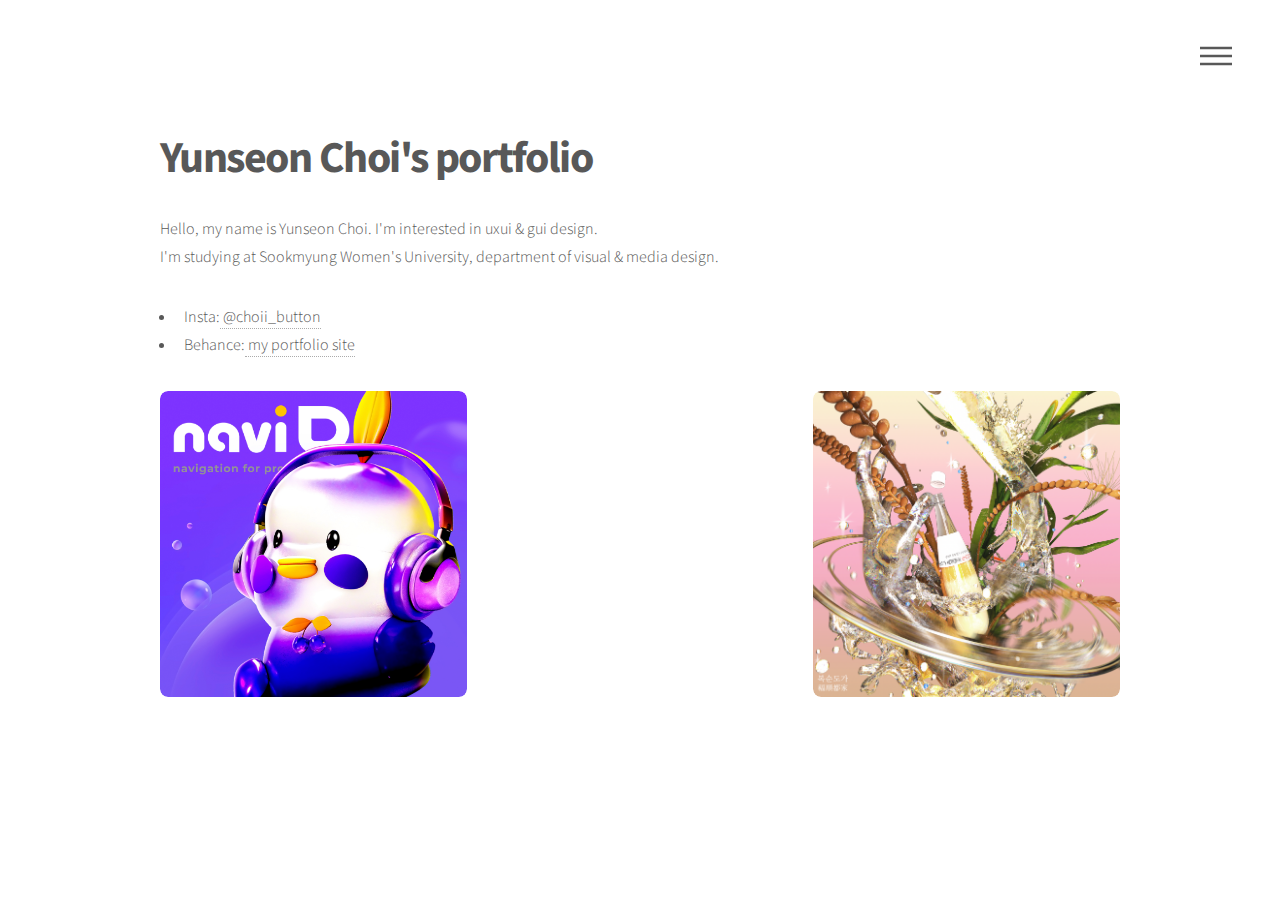
==== index.html @ dcdd07fd "Update index.html" ====
<!DOCTYPE HTML>

<html>
	<head>
		<title>Yunseon Choi's Portfolio</title>
		<meta charset="utf-8" />
		<meta name="viewport" content="width=device-width, initial-scale=1, user-scalable=no" />
		<link rel="stylesheet" href="assets/css/main.css" />
		<noscript><link rel="stylesheet" href="assets/css/noscript.css" /></noscript>
	</head>
	<body class="is-preload">
		<!-- Wrapper -->
			<div id="wrapper">

				<!-- Header -->
					<header id="header">
						<div class="inner">

							<!-- Logo -->
								<!-- <a href="home.html" class="logo">
									<span class="symbol"><img src="images/logo.svg" alt="" /></span><span class="title">Phantom</span>
								</a> -->

							<!-- Nav -->
								<nav>
									<ul>
										<li><a href="#menu">Menu</a></li>
									</ul>
								</nav>

						</div>
					</header>

				<!-- Menu -->
					<nav id="menu">
						<h2>Menu</h2>
						<ul>
							<li><a href="index.html">Home</a></li>
							<li><a href="naviD.html">interactive media design 1</a></li>
							<!-- <li><a href="inter2.html">interactive media design 2</a></li> -->
							
						</ul>
					</nav>

				<!-- Main -->
					<div id="main">
						<div class="inner">
							<header>
								<h1>Yunseon Choi's portfolio</h1>
								<p>Hello, my name is Yunseon Choi. I'm interested in uxui & gui design.<br>
									I'm studying at Sookmyung Women's University, department of visual & media design.<br>
									<ul>
									<li>Insta:<a href="https://www.instagram.com/choii_button/"> @choii_button</a></li>
									<li>Behance:<a href="https://www.behance.net/sunny0102236c7"> my portfolio site</a></li>
									</ul>

								</p>
							</header>
							<section class="tiles">
								<article class="style1">
									<span class="image">
										<img src="images/naviD/naviD-thumbnail.png" alt="" />
									</span>
								
									<a href="naviD.html">
										<h2>navi D</h2>
										<div class="content">
											<p>예비 디자이너의 온라인 강의 학습 도움 앱 기획과 디자인</p>
										</div>
									</a>
									<!-- <p>navi D: 예비 디자이너의 온라인 학습 도움 어플리케이션</p> -->
								</article>

								<article class="style1">
									<span class="image">
										<img src="images/blanket1/thumb.png" alt="" />
									</span>
								
									<a href="blanket1.html">
										<h2>따돗한자리</h2>
										<div class="content">
											<p>공원 내 일회용 돗자리 순환 시스템 캠페인 기획</p>
										</div>
									</a>
								</article>

								<article class="style1">
									<span class="image">
										<img src="boksun.png" alt="" />
									</span>
								
									<a href="">
										<h2>복순도가 그래픽 아트워크(외주)</h2>
										<div class="content">
											<p>복순도가의 스파클링 누룩을 표현합니다</p>
										</div>
									</a>
									<!-- <p>navi D: 예비 디자이너의 온라인 학습 도움 어플리케이션</p> -->
								</article>

								<!-- <article class="style1">
									<span class="image">
										<img src="images/ghost/xa.png" alt="" />
									</span>
								
									<a href="blanket.html">
										<h2>고스트팬텀체 글꼴견본집</h2>
										<div class="content">
											<p>도깨비가 가지고 노는 불씨의 형상 모티브의 글꼴 견본집</p>
										</div>
									</a>
									<p>navi D: 예비 디자이너의 온라인 학습 도움 어플리케이션</p> -->
								<!-- </article> -->
						
							</section>
						</div>
					</div>

			</div>

		<!-- Scripts -->
			<script src="assets/js/jquery.min.js"></script>
			<script src="assets/js/browser.min.js"></script>
			<script src="assets/js/breakpoints.min.js"></script>
			<script src="assets/js/util.js"></script>
			<script src="assets/js/main.js"></script>

	</body>
</html>
---- assets/css/main.css ----
@import url(fontawesome-all.min.css);
@import url("https://fonts.googleapis.com/css?family=Source+Sans+Pro:300,700,900");

/*
	Phantom by HTML5 UP
	html5up.net | @ajlkn
	Free for personal and commercial use under the CCA 3.0 license (html5up.net/license)
*/

html, body, div, span, applet, object,
iframe, h1, h2, h3, h4, h5, h6, p, blockquote,
pre, a, abbr, acronym, address, big, cite,
code, del, dfn, em, img, ins, kbd, q, s, samp,
small, strike, strong, sub, sup, tt, var, b,
u, i, center, dl, dt, dd, ol, ul, li, fieldset,
form, label, legend, table, caption, tbody,
tfoot, thead, tr, th, td, article, aside,
canvas, details, embed, figure, figcaption,
footer, header, hgroup, menu, nav, output, ruby,
section, summary, time, mark, audio, video {
	margin: 0;
	padding: 0;
	border: 0;
	font-size: 100%;
	font: inherit;
	vertical-align: baseline;}

article, aside, details, figcaption, figure,
footer, header, hgroup, menu, nav, section {
	display: block;}

body {
	line-height: 1;
}

ol, ul {
	list-style: none;
}

blockquote, q {
	quotes: none;
}

	blockquote:before, blockquote:after, q:before, q:after {
		content: '';
		content: none;
	}

table {
	border-collapse: collapse;
	border-spacing: 0;
}

body {
	-webkit-text-size-adjust: none;
}

mark {
	background-color: transparent;
	color: inherit;
}

input::-moz-focus-inner {
	border: 0;
	padding: 0;
}

input, select, textarea {
	-moz-appearance: none;
	-webkit-appearance: none;
	-ms-appearance: none;
	appearance: none;
}

/* Basic */

	@-ms-viewport {
		width: device-width;
	}

	body {
		-ms-overflow-style: scrollbar;
	}

	@media screen and (max-width: 480px) {

		html, body {
			min-width: 320px;
		}

	}

	html {
		box-sizing: border-box;
	}

	*, *:before, *:after {
		box-sizing: inherit;
	}

	body {
		background: #ffffff;
	}

		body.is-preload *, body.is-preload *:before, body.is-preload *:after {
			-moz-animation: none !important;
			-webkit-animation: none !important;
			-ms-animation: none !important;
			animation: none !important;
			-moz-transition: none !important;
			-webkit-transition: none !important;
			-ms-transition: none !important;
			transition: none !important;
		}

/* Type */

	body, input, select, textarea {
		color: #585858;
		font-family: "Source Sans Pro", Helvetica, sans-serif;
		font-size: 16pt;
		font-weight: 300;
		line-height: 1.75;
	}

		@media screen and (max-width: 1680px) {

			body, input, select, textarea {
				font-size: 14pt;
			}

		}

		@media screen and (max-width: 1280px) {

			body, input, select, textarea {
				font-size: 12pt;
			}

		}

	a {
		-moz-transition: border-bottom-color 0.2s ease, color 0.2s ease;
		-webkit-transition: border-bottom-color 0.2s ease, color 0.2s ease;
		-ms-transition: border-bottom-color 0.2s ease, color 0.2s ease;
		transition: border-bottom-color 0.2s ease, color 0.2s ease;
		text-decoration: none;
		color: #585858;
		border-bottom: dotted 1px rgba(88, 88, 88, 0.5);
	}

		a:hover {
			border-bottom-color: transparent;
			color: #f2849e !important;
		}

	strong, b {
		font-weight: 900;
	}

	em, i {
		font-style: italic;
	}

	p {
		margin: 0 0 2em 0;
	}

	h1 {
		font-size: 2.75em;
		font-weight: 700;
		line-height: 1.3;
		margin: 0 0 1em 0;
		letter-spacing: -0.035em;
	}

		h1 a {
			color: inherit;
		}

		@media screen and (max-width: 736px) {

			h1 {
				font-size: 2em;
				margin: 0 0 1em 0;
			}

		}

		@media screen and (max-width: 360px) {

			h1 {
				font-size: 1.75em;
			}

		}

	h2, h3, h4, h5, h6 {
		font-weight: 900;
		line-height: 1.5;
		margin: 0 0 2em 0;
		text-transform: uppercase;
		letter-spacing: 0.35em;
	}

		h2 a, h3 a, h4 a, h5 a, h6 a {
			color: inherit;
		}

	h2 {
		font-size: 1.1em;
	}

	h3 {
		font-size: 1em;
	}

	h4 {
		font-size: 0.8em;
	}

	h5 {
		font-size: 0.8em;
	}

	h6 {
		font-size: 0.8em;
	}

	@media screen and (max-width: 980px) {

		h1 br, h2 br, h3 br, h4 br, h5 br, h6 br {
			display: none;
		}

	}

	@media screen and (max-width: 736px) {

		h2 {
			font-size: 1em;
		}

		h3 {
			font-size: 0.8em;
		}

	}

	sub {
		font-size: 0.8em;
		position: relative;
		top: 0.5em;
	}

	sup {
		font-size: 0.8em;
		position: relative;
		top: -0.5em;
	}

	blockquote {
		border-left: solid 4px #c9c9c9;
		font-style: italic;
		margin: 0 0 2em 0;
		padding: 0.5em 0 0.5em 2em;
	}

	code {
		background: rgba(144, 144, 144, 0.075);
		border-radius: 4px;
		border: solid 1px #c9c9c9;
		font-family: "Courier New", monospace;
		font-size: 0.9em;
		margin: 0 0.25em;
		padding: 0.25em 0.65em;
	}

	pre {
		-webkit-overflow-scrolling: touch;
		font-family: "Courier New", monospace;
		font-size: 0.9em;
		margin: 0 0 2em 0;
	}

		pre code {
			display: block;
			line-height: 1.75;
			padding: 1em 1.5em;
			overflow-x: auto;
		}

	hr {
		border: 0;
		border-bottom: solid 1px #c9c9c9;
		margin: 2em 0;
	}

		hr.major {
			margin: 3em 0;
		}

	.align-left {
		text-align: left;
	}

	.align-center {
		text-align: center;
	}

	.align-right {
		text-align: right;
	}

/* Row */

	.row {
		display: flex;
		flex-wrap: wrap;
		box-sizing: border-box;
		align-items: stretch;
	}

		.row > * {
			box-sizing: border-box;
		}

		.row.gtr-uniform > * > :last-child {
			margin-bottom: 0;
		}

		.row.aln-left {
			justify-content: flex-start;
		}

		.row.aln-center {
			justify-content: center;
		}

		.row.aln-right {
			justify-content: flex-end;
		}

		.row.aln-top {
			align-items: flex-start;
		}

		.row.aln-middle {
			align-items: center;
		}

		.row.aln-bottom {
			align-items: flex-end;
		}

		.row > .imp {
			order: -1;
		}

		.row > .col-1 {
			width: 8.33333%;
		}

		.row > .off-1 {
			margin-left: 8.33333%;
		}

		.row > .col-2 {
			width: 16.66667%;
		}

		.row > .off-2 {
			margin-left: 16.66667%;
		}

		.row > .col-3 {
			width: 25%;
		}

		.row > .off-3 {
			margin-left: 25%;
		}

		.row > .col-4 {
			width: 33.33333%;
		}

		.row > .off-4 {
			margin-left: 33.33333%;
		}

		.row > .col-5 {
			width: 41.66667%;
		}

		.row > .off-5 {
			margin-left: 41.66667%;
		}

		.row > .col-6 {
			width: 50%;
		}

		.row > .off-6 {
			margin-left: 50%;
		}

		.row > .col-7 {
			width: 58.33333%;
		}

		.row > .off-7 {
			margin-left: 58.33333%;
		}

		.row > .col-8 {
			width: 66.66667%;
		}

		.row > .off-8 {
			margin-left: 66.66667%;
		}

		.row > .col-9 {
			width: 75%;
		}

		.row > .off-9 {
			margin-left: 75%;
		}

		.row > .col-10 {
			width: 83.33333%;
		}

		.row > .off-10 {
			margin-left: 83.33333%;
		}

		.row > .col-11 {
			width: 91.66667%;
		}

		.row > .off-11 {
			margin-left: 91.66667%;
		}

		.row > .col-12 {
			width: 100%;
		}

		.row > .off-12 {
			margin-left: 100%;
		}

		.row.gtr-0 {
			margin-top: 0;
			margin-left: 0em;
		}

			.row.gtr-0 > * {
				padding: 0 0 0 0em;
			}

			.row.gtr-0.gtr-uniform {
				margin-top: 0em;
			}

				.row.gtr-0.gtr-uniform > * {
					padding-top: 0em;
				}

		.row.gtr-25 {
			margin-top: 0;
			margin-left: -0.5em;
		}

			.row.gtr-25 > * {
				padding: 0 0 0 0.5em;
			}

			.row.gtr-25.gtr-uniform {
				margin-top: -0.5em;
			}

				.row.gtr-25.gtr-uniform > * {
					padding-top: 0.5em;
				}

		.row.gtr-50 {
			margin-top: 0;
			margin-left: -1em;
		}

			.row.gtr-50 > * {
				padding: 0 0 0 1em;
			}

			.row.gtr-50.gtr-uniform {
				margin-top: -1em;
			}

				.row.gtr-50.gtr-uniform > * {
					padding-top: 1em;
				}

		.row {
			margin-top: 0;
			margin-left: -2em;
		}

			.row > * {
				padding: 0 0 0 2em;
			}

			.row.gtr-uniform {
				margin-top: -2em;
			}

				.row.gtr-uniform > * {
					padding-top: 2em;
				}

		.row.gtr-150 {
			margin-top: 0;
			margin-left: -3em;
		}

			.row.gtr-150 > * {
				padding: 0 0 0 3em;
			}

			.row.gtr-150.gtr-uniform {
				margin-top: -3em;
			}

				.row.gtr-150.gtr-uniform > * {
					padding-top: 3em;
				}

		.row.gtr-200 {
			margin-top: 0;
			margin-left: -4em;
		}

			.row.gtr-200 > * {
				padding: 0 0 0 4em;
			}

			.row.gtr-200.gtr-uniform {
				margin-top: -4em;
			}

				.row.gtr-200.gtr-uniform > * {
					padding-top: 4em;
				}

		@media screen and (max-width: 1680px) {

			.row {
				display: flex;
				flex-wrap: wrap;
				box-sizing: border-box;
				align-items: stretch;
			}

				.row > * {
					box-sizing: border-box;
				}

				.row.gtr-uniform > * > :last-child {
					margin-bottom: 0;
				}

				.row.aln-left {
					justify-content: flex-start;
				}

				.row.aln-center {
					justify-content: center;
				}

				.row.aln-right {
					justify-content: flex-end;
				}

				.row.aln-top {
					align-items: flex-start;
				}

				.row.aln-middle {
					align-items: center;
				}

				.row.aln-bottom {
					align-items: flex-end;
				}

				.row > .imp-xlarge {
					order: -1;
				}

				.row > .col-1-xlarge {
					width: 8.33333%;
				}

				.row > .off-1-xlarge {
					margin-left: 8.33333%;
				}

				.row > .col-2-xlarge {
					width: 16.66667%;
				}

				.row > .off-2-xlarge {
					margin-left: 16.66667%;
				}

				.row > .col-3-xlarge {
					width: 25%;
				}

				.row > .off-3-xlarge {
					margin-left: 25%;
				}

				.row > .col-4-xlarge {
					width: 33.33333%;
				}

				.row > .off-4-xlarge {
					margin-left: 33.33333%;
				}

				.row > .col-5-xlarge {
					width: 41.66667%;
				}

				.row > .off-5-xlarge {
					margin-left: 41.66667%;
				}

				.row > .col-6-xlarge {
					width: 50%;
				}

				.row > .off-6-xlarge {
					margin-left: 50%;
				}

				.row > .col-7-xlarge {
					width: 58.33333%;
				}

				.row > .off-7-xlarge {
					margin-left: 58.33333%;
				}

				.row > .col-8-xlarge {
					width: 66.66667%;
				}

				.row > .off-8-xlarge {
					margin-left: 66.66667%;
				}

				.row > .col-9-xlarge {
					width: 75%;
				}

				.row > .off-9-xlarge {
					margin-left: 75%;
				}

				.row > .col-10-xlarge {
					width: 83.33333%;
				}

				.row > .off-10-xlarge {
					margin-left: 83.33333%;
				}

				.row > .col-11-xlarge {
					width: 91.66667%;
				}

				.row > .off-11-xlarge {
					margin-left: 91.66667%;
				}

				.row > .col-12-xlarge {
					width: 100%;
				}

				.row > .off-12-xlarge {
					margin-left: 100%;
				}

				.row.gtr-0 {
					margin-top: 0;
					margin-left: 0em;
				}

					.row.gtr-0 > * {
						padding: 0 0 0 0em;
					}

					.row.gtr-0.gtr-uniform {
						margin-top: 0em;
					}

						.row.gtr-0.gtr-uniform > * {
							padding-top: 0em;
						}

				.row.gtr-25 {
					margin-top: 0;
					margin-left: -0.5em;
				}

					.row.gtr-25 > * {
						padding: 0 0 0 0.5em;
					}

					.row.gtr-25.gtr-uniform {
						margin-top: -0.5em;
					}

						.row.gtr-25.gtr-uniform > * {
							padding-top: 0.5em;
						}

				.row.gtr-50 {
					margin-top: 0;
					margin-left: -1em;
				}

					.row.gtr-50 > * {
						padding: 0 0 0 1em;
					}

					.row.gtr-50.gtr-uniform {
						margin-top: -1em;
					}

						.row.gtr-50.gtr-uniform > * {
							padding-top: 1em;
						}

				.row {
					margin-top: 0;
					margin-left: -2em;
				}

					.row > * {
						padding: 0 0 0 2em;
					}

					.row.gtr-uniform {
						margin-top: -2em;
					}

						.row.gtr-uniform > * {
							padding-top: 2em;
						}

				.row.gtr-150 {
					margin-top: 0;
					margin-left: -3em;
				}

					.row.gtr-150 > * {
						padding: 0 0 0 3em;
					}

					.row.gtr-150.gtr-uniform {
						margin-top: -3em;
					}

						.row.gtr-150.gtr-uniform > * {
							padding-top: 3em;
						}

				.row.gtr-200 {
					margin-top: 0;
					margin-left: -4em;
				}

					.row.gtr-200 > * {
						padding: 0 0 0 4em;
					}

					.row.gtr-200.gtr-uniform {
						margin-top: -4em;
					}

						.row.gtr-200.gtr-uniform > * {
							padding-top: 4em;
						}

		}

		@media screen and (max-width: 1280px) {

			.row {
				display: flex;
				flex-wrap: wrap;
				box-sizing: border-box;
				align-items: stretch;
			}

				.row > * {
					box-sizing: border-box;
				}

				.row.gtr-uniform > * > :last-child {
					margin-bottom: 0;
				}

				.row.aln-left {
					justify-content: flex-start;
				}

				.row.aln-center {
					justify-content: center;
				}

				.row.aln-right {
					justify-content: flex-end;
				}

				.row.aln-top {
					align-items: flex-start;
				}

				.row.aln-middle {
					align-items: center;
				}

				.row.aln-bottom {
					align-items: flex-end;
				}

				.row > .imp-large {
					order: -1;
				}

				.row > .col-1-large {
					width: 8.33333%;
				}

				.row > .off-1-large {
					margin-left: 8.33333%;
				}

				.row > .col-2-large {
					width: 16.66667%;
				}

				.row > .off-2-large {
					margin-left: 16.66667%;
				}

				.row > .col-3-large {
					width: 25%;
				}

				.row > .off-3-large {
					margin-left: 25%;
				}

				.row > .col-4-large {
					width: 33.33333%;
				}

				.row > .off-4-large {
					margin-left: 33.33333%;
				}

				.row > .col-5-large {
					width: 41.66667%;
				}

				.row > .off-5-large {
					margin-left: 41.66667%;
				}

				.row > .col-6-large {
					width: 50%;
				}

				.row > .off-6-large {
					margin-left: 50%;
				}

				.row > .col-7-large {
					width: 58.33333%;
				}

				.row > .off-7-large {
					margin-left: 58.33333%;
				}

				.row > .col-8-large {
					width: 66.66667%;
				}

				.row > .off-8-large {
					margin-left: 66.66667%;
				}

				.row > .col-9-large {
					width: 75%;
				}

				.row > .off-9-large {
					margin-left: 75%;
				}

				.row > .col-10-large {
					width: 83.33333%;
				}

				.row > .off-10-large {
					margin-left: 83.33333%;
				}

				.row > .col-11-large {
					width: 91.66667%;
				}

				.row > .off-11-large {
					margin-left: 91.66667%;
				}

				.row > .col-12-large {
					width: 100%;
				}

				.row > .off-12-large {
					margin-left: 100%;
				}

				.row.gtr-0 {
					margin-top: 0;
					margin-left: 0em;
				}

					.row.gtr-0 > * {
						padding: 0 0 0 0em;
					}

					.row.gtr-0.gtr-uniform {
						margin-top: 0em;
					}

						.row.gtr-0.gtr-uniform > * {
							padding-top: 0em;
						}

				.row.gtr-25 {
					margin-top: 0;
					margin-left: -0.5em;
				}

					.row.gtr-25 > * {
						padding: 0 0 0 0.5em;
					}

					.row.gtr-25.gtr-uniform {
						margin-top: -0.5em;
					}

						.row.gtr-25.gtr-uniform > * {
							padding-top: 0.5em;
						}

				.row.gtr-50 {
					margin-top: 0;
					margin-left: -1em;
				}

					.row.gtr-50 > * {
						padding: 0 0 0 1em;
					}

					.row.gtr-50.gtr-uniform {
						margin-top: -1em;
					}

						.row.gtr-50.gtr-uniform > * {
							padding-top: 1em;
						}

				.row {
					margin-top: 0;
					margin-left: -2em;
				}

					.row > * {
						padding: 0 0 0 2em;
					}

					.row.gtr-uniform {
						margin-top: -2em;
					}

						.row.gtr-uniform > * {
							padding-top: 2em;
						}

				.row.gtr-150 {
					margin-top: 0;
					margin-left: -3em;
				}

					.row.gtr-150 > * {
						padding: 0 0 0 3em;
					}

					.row.gtr-150.gtr-uniform {
						margin-top: -3em;
					}

						.row.gtr-150.gtr-uniform > * {
							padding-top: 3em;
						}

				.row.gtr-200 {
					margin-top: 0;
					margin-left: -4em;
				}

					.row.gtr-200 > * {
						padding: 0 0 0 4em;
					}

					.row.gtr-200.gtr-uniform {
						margin-top: -4em;
					}

						.row.gtr-200.gtr-uniform > * {
							padding-top: 4em;
						}

		}

		@media screen and (max-width: 980px) {

			.row {
				display: flex;
				flex-wrap: wrap;
				box-sizing: border-box;
				align-items: stretch;
			}

				.row > * {
					box-sizing: border-box;
				}

				.row.gtr-uniform > * > :last-child {
					margin-bottom: 0;
				}

				.row.aln-left {
					justify-content: flex-start;
				}

				.row.aln-center {
					justify-content: center;
				}

				.row.aln-right {
					justify-content: flex-end;
				}

				.row.aln-top {
					align-items: flex-start;
				}

				.row.aln-middle {
					align-items: center;
				}

				.row.aln-bottom {
					align-items: flex-end;
				}

				.row > .imp-medium {
					order: -1;
				}

				.row > .col-1-medium {
					width: 8.33333%;
				}

				.row > .off-1-medium {
					margin-left: 8.33333%;
				}

				.row > .col-2-medium {
					width: 16.66667%;
				}

				.row > .off-2-medium {
					margin-left: 16.66667%;
				}

				.row > .col-3-medium {
					width: 25%;
				}

				.row > .off-3-medium {
					margin-left: 25%;
				}

				.row > .col-4-medium {
					width: 33.33333%;
				}

				.row > .off-4-medium {
					margin-left: 33.33333%;
				}

				.row > .col-5-medium {
					width: 41.66667%;
				}

				.row > .off-5-medium {
					margin-left: 41.66667%;
				}

				.row > .col-6-medium {
					width: 50%;
				}

				.row > .off-6-medium {
					margin-left: 50%;
				}

				.row > .col-7-medium {
					width: 58.33333%;
				}

				.row > .off-7-medium {
					margin-left: 58.33333%;
				}

				.row > .col-8-medium {
					width: 66.66667%;
				}

				.row > .off-8-medium {
					margin-left: 66.66667%;
				}

				.row > .col-9-medium {
					width: 75%;
				}

				.row > .off-9-medium {
					margin-left: 75%;
				}

				.row > .col-10-medium {
					width: 83.33333%;
				}

				.row > .off-10-medium {
					margin-left: 83.33333%;
				}

				.row > .col-11-medium {
					width: 91.66667%;
				}

				.row > .off-11-medium {
					margin-left: 91.66667%;
				}

				.row > .col-12-medium {
					width: 100%;
				}

				.row > .off-12-medium {
					margin-left: 100%;
				}

				.row.gtr-0 {
					margin-top: 0;
					margin-left: 0em;
				}

					.row.gtr-0 > * {
						padding: 0 0 0 0em;
					}

					.row.gtr-0.gtr-uniform {
						margin-top: 0em;
					}

						.row.gtr-0.gtr-uniform > * {
							padding-top: 0em;
						}

				.row.gtr-25 {
					margin-top: 0;
					margin-left: -0.375em;
				}

					.row.gtr-25 > * {
						padding: 0 0 0 0.375em;
					}

					.row.gtr-25.gtr-uniform {
						margin-top: -0.375em;
					}

						.row.gtr-25.gtr-uniform > * {
							padding-top: 0.375em;
						}

				.row.gtr-50 {
					margin-top: 0;
					margin-left: -0.75em;
				}

					.row.gtr-50 > * {
						padding: 0 0 0 0.75em;
					}

					.row.gtr-50.gtr-uniform {
						margin-top: -0.75em;
					}

						.row.gtr-50.gtr-uniform > * {
							padding-top: 0.75em;
						}

				.row {
					margin-top: 0;
					margin-left: -1.5em;
				}

					.row > * {
						padding: 0 0 0 1.5em;
					}

					.row.gtr-uniform {
						margin-top: -1.5em;
					}

						.row.gtr-uniform > * {
							padding-top: 1.5em;
						}

				.row.gtr-150 {
					margin-top: 0;
					margin-left: -2.25em;
				}

					.row.gtr-150 > * {
						padding: 0 0 0 2.25em;
					}

					.row.gtr-150.gtr-uniform {
						margin-top: -2.25em;
					}

						.row.gtr-150.gtr-uniform > * {
							padding-top: 2.25em;
						}

				.row.gtr-200 {
					margin-top: 0;
					margin-left: -3em;
				}

					.row.gtr-200 > * {
						padding: 0 0 0 3em;
					}

					.row.gtr-200.gtr-uniform {
						margin-top: -3em;
					}

						.row.gtr-200.gtr-uniform > * {
							padding-top: 3em;
						}

		}

		@media screen and (max-width: 736px) {

			.row {
				display: flex;
				flex-wrap: wrap;
				box-sizing: border-box;
				align-items: stretch;
			}

				.row > * {
					box-sizing: border-box;
				}

				.row.gtr-uniform > * > :last-child {
					margin-bottom: 0;
				}

				.row.aln-left {
					justify-content: flex-start;
				}

				.row.aln-center {
					justify-content: center;
				}

				.row.aln-right {
					justify-content: flex-end;
				}

				.row.aln-top {
					align-items: flex-start;
				}

				.row.aln-middle {
					align-items: center;
				}

				.row.aln-bottom {
					align-items: flex-end;
				}

				.row > .imp-small {
					order: -1;
				}

				.row > .col-1-small {
					width: 8.33333%;
				}

				.row > .off-1-small {
					margin-left: 8.33333%;
				}

				.row > .col-2-small {
					width: 16.66667%;
				}

				.row > .off-2-small {
					margin-left: 16.66667%;
				}

				.row > .col-3-small {
					width: 25%;
				}

				.row > .off-3-small {
					margin-left: 25%;
				}

				.row > .col-4-small {
					width: 33.33333%;
				}

				.row > .off-4-small {
					margin-left: 33.33333%;
				}

				.row > .col-5-small {
					width: 41.66667%;
				}

				.row > .off-5-small {
					margin-left: 41.66667%;
				}

				.row > .col-6-small {
					width: 50%;
				}

				.row > .off-6-small {
					margin-left: 50%;
				}

				.row > .col-7-small {
					width: 58.33333%;
				}

				.row > .off-7-small {
					margin-left: 58.33333%;
				}

				.row > .col-8-small {
					width: 66.66667%;
				}

				.row > .off-8-small {
					margin-left: 66.66667%;
				}

				.row > .col-9-small {
					width: 75%;
				}

				.row > .off-9-small {
					margin-left: 75%;
				}

				.row > .col-10-small {
					width: 83.33333%;
				}

				.row > .off-10-small {
					margin-left: 83.33333%;
				}

				.row > .col-11-small {
					width: 91.66667%;
				}

				.row > .off-11-small {
					margin-left: 91.66667%;
				}

				.row > .col-12-small {
					width: 100%;
				}

				.row > .off-12-small {
					margin-left: 100%;
				}

				.row.gtr-0 {
					margin-top: 0;
					margin-left: 0em;
				}

					.row.gtr-0 > * {
						padding: 0 0 0 0em;
					}

					.row.gtr-0.gtr-uniform {
						margin-top: 0em;
					}

						.row.gtr-0.gtr-uniform > * {
							padding-top: 0em;
						}

				.row.gtr-25 {
					margin-top: 0;
					margin-left: -0.25em;
				}

					.row.gtr-25 > * {
						padding: 0 0 0 0.25em;
					}

					.row.gtr-25.gtr-uniform {
						margin-top: -0.25em;
					}

						.row.gtr-25.gtr-uniform > * {
							padding-top: 0.25em;
						}

				.row.gtr-50 {
					margin-top: 0;
					margin-left: -0.5em;
				}

					.row.gtr-50 > * {
						padding: 0 0 0 0.5em;
					}

					.row.gtr-50.gtr-uniform {
						margin-top: -0.5em;
					}

						.row.gtr-50.gtr-uniform > * {
							padding-top: 0.5em;
						}

				.row {
					margin-top: 0;
					margin-left: -1em;
				}

					.row > * {
						padding: 0 0 0 1em;
					}

					.row.gtr-uniform {
						margin-top: -1em;
					}

						.row.gtr-uniform > * {
							padding-top: 1em;
						}

				.row.gtr-150 {
					margin-top: 0;
					margin-left: -1.5em;
				}

					.row.gtr-150 > * {
						padding: 0 0 0 1.5em;
					}

					.row.gtr-150.gtr-uniform {
						margin-top: -1.5em;
					}

						.row.gtr-150.gtr-uniform > * {
							padding-top: 1.5em;
						}

				.row.gtr-200 {
					margin-top: 0;
					margin-left: -2em;
				}

					.row.gtr-200 > * {
						padding: 0 0 0 2em;
					}

					.row.gtr-200.gtr-uniform {
						margin-top: -2em;
					}

						.row.gtr-200.gtr-uniform > * {
							padding-top: 2em;
						}

		}

		@media screen and (max-width: 480px) {

			.row {
				display: flex;
				flex-wrap: wrap;
				box-sizing: border-box;
				align-items: stretch;
			}

				.row > * {
					box-sizing: border-box;
				}

				.row.gtr-uniform > * > :last-child {
					margin-bottom: 0;
				}

				.row.aln-left {
					justify-content: flex-start;
				}

				.row.aln-center {
					justify-content: center;
				}

				.row.aln-right {
					justify-content: flex-end;
				}

				.row.aln-top {
					align-items: flex-start;
				}

				.row.aln-middle {
					align-items: center;
				}

				.row.aln-bottom {
					align-items: flex-end;
				}

				.row > .imp-xsmall {
					order: -1;
				}

				.row > .col-1-xsmall {
					width: 8.33333%;
				}

				.row > .off-1-xsmall {
					margin-left: 8.33333%;
				}

				.row > .col-2-xsmall {
					width: 16.66667%;
				}

				.row > .off-2-xsmall {
					margin-left: 16.66667%;
				}

				.row > .col-3-xsmall {
					width: 25%;
				}

				.row > .off-3-xsmall {
					margin-left: 25%;
				}

				.row > .col-4-xsmall {
					width: 33.33333%;
				}

				.row > .off-4-xsmall {
					margin-left: 33.33333%;
				}

				.row > .col-5-xsmall {
					width: 41.66667%;
				}

				.row > .off-5-xsmall {
					margin-left: 41.66667%;
				}

				.row > .col-6-xsmall {
					width: 50%;
				}

				.row > .off-6-xsmall {
					margin-left: 50%;
				}

				.row > .col-7-xsmall {
					width: 58.33333%;
				}

				.row > .off-7-xsmall {
					margin-left: 58.33333%;
				}

				.row > .col-8-xsmall {
					width: 66.66667%;
				}

				.row > .off-8-xsmall {
					margin-left: 66.66667%;
				}

				.row > .col-9-xsmall {
					width: 75%;
				}

				.row > .off-9-xsmall {
					margin-left: 75%;
				}

				.row > .col-10-xsmall {
					width: 83.33333%;
				}

				.row > .off-10-xsmall {
					margin-left: 83.33333%;
				}

				.row > .col-11-xsmall {
					width: 91.66667%;
				}

				.row > .off-11-xsmall {
					margin-left: 91.66667%;
				}

				.row > .col-12-xsmall {
					width: 100%;
				}

				.row > .off-12-xsmall {
					margin-left: 100%;
				}

				.row.gtr-0 {
					margin-top: 0;
					margin-left: 0em;
				}

					.row.gtr-0 > * {
						padding: 0 0 0 0em;
					}

					.row.gtr-0.gtr-uniform {
						margin-top: 0em;
					}

						.row.gtr-0.gtr-uniform > * {
							padding-top: 0em;
						}

				.row.gtr-25 {
					margin-top: 0;
					margin-left: -0.25em;
				}

					.row.gtr-25 > * {
						padding: 0 0 0 0.25em;
					}

					.row.gtr-25.gtr-uniform {
						margin-top: -0.25em;
					}

						.row.gtr-25.gtr-uniform > * {
							padding-top: 0.25em;
						}

				.row.gtr-50 {
					margin-top: 0;
					margin-left: -0.5em;
				}

					.row.gtr-50 > * {
						padding: 0 0 0 0.5em;
					}

					.row.gtr-50.gtr-uniform {
						margin-top: -0.5em;
					}

						.row.gtr-50.gtr-uniform > * {
							padding-top: 0.5em;
						}

				.row {
					margin-top: 0;
					margin-left: -1em;
				}

					.row > * {
						padding: 0 0 0 1em;
					}

					.row.gtr-uniform {
						margin-top: -1em;
					}

						.row.gtr-uniform > * {
							padding-top: 1em;
						}

				.row.gtr-150 {
					margin-top: 0;
					margin-left: -1.5em;
				}

					.row.gtr-150 > * {
						padding: 0 0 0 1.5em;
					}

					.row.gtr-150.gtr-uniform {
						margin-top: -1.5em;
					}

						.row.gtr-150.gtr-uniform > * {
							padding-top: 1.5em;
						}

				.row.gtr-200 {
					margin-top: 0;
					margin-left: -2em;
				}

					.row.gtr-200 > * {
						padding: 0 0 0 2em;
					}

					.row.gtr-200.gtr-uniform {
						margin-top: -2em;
					}

						.row.gtr-200.gtr-uniform > * {
							padding-top: 2em;
						}

		}

/* Section/Article */

	section.special, article.special {
		text-align: center;
	}

	header p {
		margin-top: -1em;
	}

	@media screen and (max-width: 736px) {

		header p {
			margin-top: 0;
		}

	}

/* Icon */

	.icon {
		text-decoration: none;
		border-bottom: none;
		position: relative;
	}

		.icon:before {
			-moz-osx-font-smoothing: grayscale;
			-webkit-font-smoothing: antialiased;
			display: inline-block;
			font-style: normal;
			font-variant: normal;
			text-rendering: auto;
			line-height: 1;
			text-transform: none !important;
			font-family: 'Font Awesome 5 Free';
			font-weight: 400;
		}

		.icon > .label {
			display: none;
		}

		.icon:before {
			line-height: inherit;
		}

		.icon.solid:before {
			font-weight: 900;
		}

		.icon.brands:before {
			font-family: 'Font Awesome 5 Brands';
		}

		.icon.style2 {
			-moz-transition: background-color 0.2s ease-in-out, color 0.2s ease-in-out, border-color 0.2s ease-in-out;
			-webkit-transition: background-color 0.2s ease-in-out, color 0.2s ease-in-out, border-color 0.2s ease-in-out;
			-ms-transition: background-color 0.2s ease-in-out, color 0.2s ease-in-out, border-color 0.2s ease-in-out;
			transition: background-color 0.2s ease-in-out, color 0.2s ease-in-out, border-color 0.2s ease-in-out;
			background-color: transparent;
			border: solid 1px #c9c9c9;
			border-radius: 4px;
			width: 2.65em;
			height: 2.65em;
			display: inline-block;
			text-align: center;
			line-height: 2.65em;
			color: inherit;
		}

			.icon.style2:before {
				font-size: 1.1em;
			}

			.icon.style2:hover {
				color: #f2849e;
				border-color: #f2849e;
			}

			.icon.style2:active {
				background-color: rgba(242, 132, 158, 0.1);
			}

/* List */

	ol {
		list-style: decimal;
		margin: 0 0 2em 0;
		padding-left: 1.25em;
	}

		ol li {
			padding-left: 0.25em;
		}

	ul {
		list-style: disc;
		margin: 0 0 2em 0;
		padding-left: 1em;
	}

		ul li {
			padding-left: 0.5em;
		}

		ul.alt {
			list-style: none;
			padding-left: 0;
		}

			ul.alt li {
				border-top: solid 1px #c9c9c9;
				padding: 0.5em 0;
			}

				ul.alt li:first-child {
					border-top: 0;
					padding-top: 0;
				}

	dl {
		margin: 0 0 2em 0;
	}

		dl dt {
			display: block;
			font-weight: 900;
			margin: 0 0 1em 0;
		}

		dl dd {
			margin-left: 2em;
		}

/* Actions */

	ul.actions {
		display: -moz-flex;
		display: -webkit-flex;
		display: -ms-flex;
		display: flex;
		cursor: default;
		list-style: none;
		margin-left: -1em;
		padding-left: 0;
	}

		ul.actions li {
			padding: 0 0 0 1em;
			vertical-align: middle;
		}

		ul.actions.special {
			-moz-justify-content: center;
			-webkit-justify-content: center;
			-ms-justify-content: center;
			justify-content: center;
			width: 100%;
			margin-left: 0;
		}

			ul.actions.special li:first-child {
				padding-left: 0;
			}

		ul.actions.stacked {
			-moz-flex-direction: column;
			-webkit-flex-direction: column;
			-ms-flex-direction: column;
			flex-direction: column;
			margin-left: 0;
		}

			ul.actions.stacked li {
				padding: 1.3em 0 0 0;
			}

				ul.actions.stacked li:first-child {
					padding-top: 0;
				}

		ul.actions.fit {
			width: calc(100% + 1em);
		}

			ul.actions.fit li {
				-moz-flex-grow: 1;
				-webkit-flex-grow: 1;
				-ms-flex-grow: 1;
				flex-grow: 1;
				-moz-flex-shrink: 1;
				-webkit-flex-shrink: 1;
				-ms-flex-shrink: 1;
				flex-shrink: 1;
				width: 100%;
			}

				ul.actions.fit li > * {
					width: 100%;
				}

			ul.actions.fit.stacked {
				width: 100%;
			}

		@media screen and (max-width: 480px) {

			ul.actions:not(.fixed) {
				-moz-flex-direction: column;
				-webkit-flex-direction: column;
				-ms-flex-direction: column;
				flex-direction: column;
				margin-left: 0;
				width: 100% !important;
			}

				ul.actions:not(.fixed) li {
					-moz-flex-grow: 1;
					-webkit-flex-grow: 1;
					-ms-flex-grow: 1;
					flex-grow: 1;
					-moz-flex-shrink: 1;
					-webkit-flex-shrink: 1;
					-ms-flex-shrink: 1;
					flex-shrink: 1;
					padding: 1em 0 0 0;
					text-align: center;
					width: 100%;
				}

					ul.actions:not(.fixed) li > * {
						width: 100%;
					}

					ul.actions:not(.fixed) li:first-child {
						padding-top: 0;
					}

					ul.actions:not(.fixed) li input[type="submit"],
					ul.actions:not(.fixed) li input[type="reset"],
					ul.actions:not(.fixed) li input[type="button"],
					ul.actions:not(.fixed) li button,
					ul.actions:not(.fixed) li .button {
						width: 100%;
					}

						ul.actions:not(.fixed) li input[type="submit"].icon:before,
						ul.actions:not(.fixed) li input[type="reset"].icon:before,
						ul.actions:not(.fixed) li input[type="button"].icon:before,
						ul.actions:not(.fixed) li button.icon:before,
						ul.actions:not(.fixed) li .button.icon:before {
							margin-left: -0.5rem;
						}

		}

/* Icons */

	ul.icons {
		cursor: default;
		list-style: none;
		padding-left: 0;
		margin: -1em 0 2em -1em;
	}

		ul.icons li {
			display: inline-block;
			padding: 1em 0 0 1em;
		}

/* Form */

	form {
		margin: 0 0 2em 0;
		overflow-x: hidden;
	}

		form > :last-child {
			margin-bottom: 0;
		}

		form > .fields {
			display: -moz-flex;
			display: -webkit-flex;
			display: -ms-flex;
			display: flex;
			-moz-flex-wrap: wrap;
			-webkit-flex-wrap: wrap;
			-ms-flex-wrap: wrap;
			flex-wrap: wrap;
			width: calc(100% + 3em);
			margin: -1.5em 0 2em -1.5em;
		}

			form > .fields > .field {
				-moz-flex-grow: 0;
				-webkit-flex-grow: 0;
				-ms-flex-grow: 0;
				flex-grow: 0;
				-moz-flex-shrink: 0;
				-webkit-flex-shrink: 0;
				-ms-flex-shrink: 0;
				flex-shrink: 0;
				padding: 1.5em 0 0 1.5em;
				width: calc(100% - 1.5em);
			}

				form > .fields > .field.half {
					width: calc(50% - 0.75em);
				}

				form > .fields > .field.third {
					width: calc(100%/3 - 0.5em);
				}

				form > .fields > .field.quarter {
					width: calc(25% - 0.375em);
				}

		@media screen and (max-width: 480px) {

			form > .fields {
				width: calc(100% + 3em);
				margin: -1.5em 0 2em -1.5em;
			}

				form > .fields > .field {
					padding: 1.5em 0 0 1.5em;
					width: calc(100% - 1.5em);
				}

					form > .fields > .field.half {
						width: calc(100% - 1.5em);
					}

					form > .fields > .field.third {
						width: calc(100% - 1.5em);
					}

					form > .fields > .field.quarter {
						width: calc(100% - 1.5em);
					}

		}

	label {
		display: block;
		font-size: 0.9em;
		font-weight: 900;
		margin: 0 0 1em 0;
	}

	input[type="text"],
	input[type="password"],
	input[type="email"],
	input[type="tel"],
	select,
	textarea {
		-moz-appearance: none;
		-webkit-appearance: none;
		-ms-appearance: none;
		appearance: none;
		background-color: transparent;
		border: none;
		border-radius: 0;
		border-bottom: solid 1px #c9c9c9;
		color: inherit;
		display: block;
		outline: 0;
		padding: 0;
		text-decoration: none;
		width: 100%;
	}

		input[type="text"]:invalid,
		input[type="password"]:invalid,
		input[type="email"]:invalid,
		input[type="tel"]:invalid,
		select:invalid,
		textarea:invalid {
			box-shadow: none;
		}

		input[type="text"]:focus,
		input[type="password"]:focus,
		input[type="email"]:focus,
		input[type="tel"]:focus,
		select:focus,
		textarea:focus {
			border-bottom-color: #f2849e;
			box-shadow: inset 0 -1px 0 0 #f2849e;
		}

	select {
		background-image: url("data:image/svg+xml;charset=utf8,%3Csvg xmlns='http://www.w3.org/2000/svg' width='40' height='40' preserveAspectRatio='none' viewBox='0 0 40 40'%3E%3Cpath d='M9.4,12.3l10.4,10.4l10.4-10.4c0.2-0.2,0.5-0.4,0.9-0.4c0.3,0,0.6,0.1,0.9,0.4l3.3,3.3c0.2,0.2,0.4,0.5,0.4,0.9 c0,0.4-0.1,0.6-0.4,0.9L20.7,31.9c-0.2,0.2-0.5,0.4-0.9,0.4c-0.3,0-0.6-0.1-0.9-0.4L4.3,17.3c-0.2-0.2-0.4-0.5-0.4-0.9 c0-0.4,0.1-0.6,0.4-0.9l3.3-3.3c0.2-0.2,0.5-0.4,0.9-0.4S9.1,12.1,9.4,12.3z' fill='%23c9c9c9' /%3E%3C/svg%3E");
		background-size: 1.25rem;
		background-repeat: no-repeat;
		background-position: calc(100% - 1rem) center;
		height: 3em;
		padding-right: 3em;
		text-overflow: ellipsis;
	}

		select option {
			background: #ffffff;
		}

		select:focus::-ms-value {
			background-color: transparent;
		}

		select::-ms-expand {
			display: none;
		}

	input[type="text"],
	input[type="password"],
	input[type="email"],
	select {
		height: 3em;
	}

	textarea {
		padding: 0;
		min-height: 3.75em;
	}

	input[type="checkbox"],
	input[type="radio"] {
		-moz-appearance: none;
		-webkit-appearance: none;
		-ms-appearance: none;
		appearance: none;
		display: block;
		float: left;
		margin-right: -2em;
		opacity: 0;
		width: 1em;
		z-index: -1;
	}

		input[type="checkbox"] + label,
		input[type="radio"] + label {
			text-decoration: none;
			color: #585858;
			cursor: pointer;
			display: inline-block;
			font-size: 1em;
			font-weight: 300;
			padding-left: 2.55em;
			padding-right: 0.75em;
			position: relative;
		}

			input[type="checkbox"] + label:before,
			input[type="radio"] + label:before {
				-moz-osx-font-smoothing: grayscale;
				-webkit-font-smoothing: antialiased;
				display: inline-block;
				font-style: normal;
				font-variant: normal;
				text-rendering: auto;
				line-height: 1;
				text-transform: none !important;
				font-family: 'Font Awesome 5 Free';
				font-weight: 900;
			}

			input[type="checkbox"] + label:before,
			input[type="radio"] + label:before {
				border-radius: 4px;
				border: solid 1px #c9c9c9;
				content: '';
				display: inline-block;
				font-size: 0.8em;
				height: 2.25em;
				left: 0;
				line-height: 2.25em;
				position: absolute;
				text-align: center;
				top: 0;
				width: 2.25em;
			}

		input[type="checkbox"]:checked + label:before,
		input[type="radio"]:checked + label:before {
			background: #585858;
			border-color: #585858;
			color: #ffffff;
			content: '\f00c';
		}

		input[type="checkbox"]:focus + label:before,
		input[type="radio"]:focus + label:before {
			border-color: #f2849e;
			box-shadow: 0 0 0 1px #f2849e;
		}

	input[type="checkbox"] + label:before {
		border-radius: 4px;
	}

	input[type="radio"] + label:before {
		border-radius: 100%;
	}

/* Box */

	.box {
		border-radius: 4px;
		border: solid 1px #c9c9c9;
		margin-bottom: 2em;
		padding: 1.5em;
	}

		.box > :last-child,
		.box > :last-child > :last-child,
		.box > :last-child > :last-child > :last-child {
			margin-bottom: 0;
		}

		.box.alt {
			border: 0;
			border-radius: 0;
			padding: 0;
		}

/* Image */

	.image {
		border-radius: 8px;
		border: 0;
		display: inline-block;
		position: relative;
	}

		.image img {
			border-radius: 8px;
			display: block;
		}

		.image.left, .image.right {
			max-width: 40%;
		}

			.image.left img, .image.right img {
				width: 100%;
			}

		.image.left {
			float: left;
			padding: 0 1.5em 1em 0;
			top: 0.25em;
		}

		.image.right {
			float: right;
			padding: 0 0 1em 1.5em;
			top: 0.25em;
		}

		.image.fit {
			display: block;
			margin: 0 0 2em 0;
			width: 100%;
		}

			.image.fit img {
				width: 100%;
			}

		.image.main {
			display: block;
			margin: 0 0 3em 0;
			width: 100%;
		}

			.image.main img {
				width: 100%;
			}

			@media screen and (max-width: 736px) {

				.image.main {
					margin: 0 0 2em 0;
				}

			}

/* Table */

	.table-wrapper {
		-webkit-overflow-scrolling: touch;
		overflow-x: auto;
	}

	table {
		margin: 0 0 2em 0;
		width: 100%;
	}

		table tbody tr {
			border: solid 1px #c9c9c9;
			border-left: 0;
			border-right: 0;
		}

			table tbody tr:nth-child(2n + 1) {
				background-color: rgba(144, 144, 144, 0.075);
			}

		table td {
			padding: 0.75em 0.75em;
		}

		table th {
			font-size: 0.9em;
			font-weight: 900;
			padding: 0 0.75em 0.75em 0.75em;
			text-align: left;
		}

		table thead {
			border-bottom: solid 2px #c9c9c9;
		}

		table tfoot {
			border-top: solid 2px #c9c9c9;
		}

		table.alt {
			border-collapse: separate;
		}

			table.alt tbody tr td {
				border: solid 1px #c9c9c9;
				border-left-width: 0;
				border-top-width: 0;
			}

				table.alt tbody tr td:first-child {
					border-left-width: 1px;
				}

			table.alt tbody tr:first-child td {
				border-top-width: 1px;
			}

			table.alt thead {
				border-bottom: 0;
			}

			table.alt tfoot {
				border-top: 0;
			}

/* Button */

	input[type="submit"],
	input[type="reset"],
	input[type="button"],
	button,
	.button {
		-moz-appearance: none;
		-webkit-appearance: none;
		-ms-appearance: none;
		appearance: none;
		-moz-transition: background-color 0.2s ease-in-out, color 0.2s ease-in-out, box-shadow 0.2s ease-in-out;
		-webkit-transition: background-color 0.2s ease-in-out, color 0.2s ease-in-out, box-shadow 0.2s ease-in-out;
		-ms-transition: background-color 0.2s ease-in-out, color 0.2s ease-in-out, box-shadow 0.2s ease-in-out;
		transition: background-color 0.2s ease-in-out, color 0.2s ease-in-out, box-shadow 0.2s ease-in-out;
		background-color: transparent;
		border-radius: 4px;
		border: 0;
		box-shadow: inset 0 0 0 2px #585858;
		color: #585858 !important;
		cursor: pointer;
		display: inline-block;
		font-size: 0.8em;
		font-weight: 900;
		height: 3.5em;
		letter-spacing: 0.35em;
		line-height: 3.45em;
		overflow: hidden;
		padding: 0 1.25em 0 1.6em;
		text-align: center;
		text-decoration: none;
		text-overflow: ellipsis;
		text-transform: uppercase;
		white-space: nowrap;
	}

		input[type="submit"].icon:before,
		input[type="reset"].icon:before,
		input[type="button"].icon:before,
		button.icon:before,
		.button.icon:before {
			margin-right: 0.5em;
		}

		input[type="submit"].fit,
		input[type="reset"].fit,
		input[type="button"].fit,
		button.fit,
		.button.fit {
			width: 100%;
		}

		input[type="submit"]:hover,
		input[type="reset"]:hover,
		input[type="button"]:hover,
		button:hover,
		.button:hover {
			color: #f2849e !important;
			box-shadow: inset 0 0 0 2px #f2849e;
		}

		input[type="submit"]:active,
		input[type="reset"]:active,
		input[type="button"]:active,
		button:active,
		.button:active {
			background-color: rgba(242, 132, 158, 0.1);
		}

		input[type="submit"].small,
		input[type="reset"].small,
		input[type="button"].small,
		button.small,
		.button.small {
			font-size: 0.6em;
		}

		input[type="submit"].large,
		input[type="reset"].large,
		input[type="button"].large,
		button.large,
		.button.large {
			font-size: 1em;
		}

		input[type="submit"].primary,
		input[type="reset"].primary,
		input[type="button"].primary,
		button.primary,
		.button.primary {
			box-shadow: none;
			background-color: #585858;
			color: #ffffff !important;
		}

			input[type="submit"].primary:hover,
			input[type="reset"].primary:hover,
			input[type="button"].primary:hover,
			button.primary:hover,
			.button.primary:hover {
				background-color: #f2849e;
			}

			input[type="submit"].primary:active,
			input[type="reset"].primary:active,
			input[type="button"].primary:active,
			button.primary:active,
			.button.primary:active {
				background-color: #ee5f81;
			}

		input[type="submit"].disabled, input[type="submit"]:disabled,
		input[type="reset"].disabled,
		input[type="reset"]:disabled,
		input[type="button"].disabled,
		input[type="button"]:disabled,
		button.disabled,
		button:disabled,
		.button.disabled,
		.button:disabled {
			pointer-events: none;
			opacity: 0.25;
		}

/* Tiles */

	.tiles {
		display: -moz-flex;
		display: -webkit-flex;
		display: -ms-flex;
		display: flex;
		-moz-flex-wrap: wrap;
		-webkit-flex-wrap: wrap;
		-ms-flex-wrap: wrap;
		flex-wrap: wrap;
		position: relative;
		margin: -2.5em 0 0 -2.5em;
	}

		.tiles article {
			-moz-transition: -moz-transform 0.5s ease, opacity 0.5s ease;
			-webkit-transition: -webkit-transform 0.5s ease, opacity 0.5s ease;
			-ms-transition: -ms-transform 0.5s ease, opacity 0.5s ease;
			transition: transform 0.5s ease, opacity 0.5s ease;
			position: relative;
			width: calc(33.33333% - 2.5em);
			margin: 2.5em 0 0 2.5em;
		}

			.tiles article > .image {
				-moz-transition: -moz-transform 0.5s ease;
				-webkit-transition: -webkit-transform 0.5s ease;
				-ms-transition: -ms-transform 0.5s ease;
				transition: transform 0.5s ease;
				position: relative;
				display: block;
				width: 100%;
				border-radius: 8px;
				overflow: hidden;
			}

				.tiles article > .image img {
					display: block;
					width: 100%;
				}

				.tiles article > .image:before {
					pointer-events: none;
					-moz-transition: background-color 0.5s ease, opacity 0.5s ease;
					-webkit-transition: background-color 0.5s ease, opacity 0.5s ease;
					-ms-transition: background-color 0.5s ease, opacity 0.5s ease;
					transition: background-color 0.5s ease, opacity 0.5s ease;
					content: '';
					display:'block';
					position: absolute;
					top: 0;
					left: 0;
					width: 100%;
					height: 100%;
					opacity: 1.0;
					/* z-index: 1; */
					opacity: 0.8;
				}

				.tiles article > .image:after {
					pointer-events: none;
					-moz-transition: background-color 0.5s ease, opacity 0.5s ease;
					-webkit-transition: background-color 0.5s ease, opacity 0.5s ease;
					-ms-transition: background-color 0.5s ease, opacity 0.5s ease;
					transition: background-color 0.5s ease, opacity 0.5s ease;
					content: '';
					display:'block';
					position: absolute;
					top: 0;
					left: 0;
					width: 100%;
					height: 100%;
					opacity: 1.0;
					/* z-index: 1; */
					opacity: 1;
					filter: blur(100px); /* 호버할 때 이미지에 블러 효과 적용 */
					
				}
/* 
				.image-container:hover img {
					filter: blur(100px); /* 호버할 때 이미지에 블러 효과 적용 */
					/* opacity: 1; 호버할 때 오버레이를 투명하지 않게 설정하여 블러 효과 강조 */
				/* } */ 
				
				
				

			.tiles article > a {
				display: -moz-flex;
				display: -webkit-flex;
				display: -ms-flex;
				display: flex;
				-moz-flex-direction: column;
				-webkit-flex-direction: column;
				-ms-flex-direction: column;
				flex-direction: column;
				-moz-align-items: center;
				-webkit-align-items: center;
				-ms-align-items: center;
				align-items: center;
				-moz-justify-content: center;
				-webkit-justify-content: center;
				-ms-justify-content: center;
				justify-content: center;
				-moz-transition: background-color 0.5s ease, -moz-transform 0.5s ease;
				-webkit-transition: background-color 0.5s ease, -webkit-transform 0.5s ease;
				-ms-transition: background-color 0.5s ease, -ms-transform 0.5s ease;
				transition: background-color 0.5s ease, transform 0.5s ease;
				position: absolute;
				top: 0;
				left: 0;
				width: 100%;
				height: 100%;
				padding: 0em;
				border-radius: 8px;
				border-bottom: 0;
				opacity: 0%;
				/* color: #ffffff; */
				text-align: center;
				text-decoration: none;
				z-index: 3;
			}

				.tiles article > a > :last-child {
					margin: 0;
				}

				.tiles article > a:hover {
					opacity: 100%;
					color: #ffffff !important;
				
				}

				.tiles article > a h2 {
					margin: 0;
				}

				.tiles article > a .content {
					-moz-transition: max-height 0.5s ease, opacity 0.5s ease;
					-webkit-transition: max-height 0.5s ease, opacity 0.5s ease;
					-ms-transition: max-height 0.5s ease, opacity 0.5s ease;
					transition: max-height 0.5s ease, opacity 0.5s ease;
					width: 100%;
					max-height: 0;
					line-height: 1.5;
					margin-top: 0.35em;
					opacity: 0;
				}

					.tiles article > a .content > :last-child {
						margin-bottom: 0;
					}

			/* .tiles article.style1 > .image:before {
				background-color: #adadad;
			} */

			.tiles article.style2 > .image:before {
				background-color: #7ecaf6;
			}

			.tiles article.style3 > .image:before {
				background-color: #7bd0c1;
			}

			.tiles article.style4 > .image:before {
				background-color: #c75b9b;
			}

			.tiles article.style5 > .image:before {
				background-color: #ae85ca;
			}

			.tiles article.style6 > .image:before {
				background-color: #8499e7;
			}

			body:not(.is-touch) .tiles article:hover > .image {
				-moz-transform: scale(1.1);
				-webkit-transform: scale(1.1);
				-ms-transform: scale(1.1);
				transform: scale(1.1);
			}

				body:not(.is-touch) .tiles article:hover > .image:before {
					background-color: #333333;
					opacity: 0.35;
				}

				body:not(.is-touch) .tiles article:hover > .image:after {
					opacity: 0;
				}

			body:not(.is-touch) .tiles article:hover .content {
				max-height: 15em;
				opacity: 1;
			}

		* + .tiles {
			margin-top: 2em;
		}

		body.is-preload .tiles article {
			-moz-transform: scale(0.9);
			-webkit-transform: scale(0.9);
			-ms-transform: scale(0.9);
			transform: scale(0.9);
			opacity: 0;
		}

		body.is-touch .tiles article .content {
			max-height: 15em;
			opacity: 1;
		}

		@media screen and (max-width: 1280px) {

			.tiles {
				margin: -1.25em 0 0 -1.25em;
			}

				.tiles article {
					width: calc(33.33333% - 1.25em);
					margin: 1.25em 0 0 1.25em;
				}

		}

		@media screen and (max-width: 980px) {

			.tiles {
				margin: -2.5em 0 0 -2.5em;
			}

				.tiles article {
					width: calc(50% - 2.5em);
					margin: 2.5em 0 0 2.5em;
				}

		}

		@media screen and (max-width: 736px) {

			.tiles {
				margin: -1.25em 0 0 -1.25em;
			}

				.tiles article {
					width: calc(50% - 1.25em);
					margin: 1em 0 0 1em;
				}

					.tiles article:hover > .image {
						-moz-transform: scale(1.0);
						-webkit-transform: scale(1.0);
						-ms-transform: scale(1.0);
						transform: scale(1.0);
					}

		}

		@media screen and (max-width: 480px) {

			.tiles {
				margin: 0;
			}

				.tiles article {
					width: 100%;
					margin: 1.25em 0 0 0;
				}

		}

/* Header */

	#header {
		padding: 8em 0 0.1em 0 ;
	}

		#header .logo {
			display: block;
			border-bottom: 0;
			color: inherit;
			font-weight: 900;
			letter-spacing: 0.35em;
			margin: 0 0 2.5em 0;
			text-decoration: none;
			text-transform: uppercase;
			display: inline-block;
		}

			#header .logo > * {
				display: inline-block;
				vertical-align: middle;
			}

			#header .logo .symbol {
				margin-right: 0.65em;
			}

				#header .logo .symbol img {
					display: block;
					width: 2em;
					height: 2em;
				}

		#header nav {
			position: fixed;
			right: 2em;
			top: 2em;
			z-index: 10000;
		}

			#header nav ul {
				display: -moz-flex;
				display: -webkit-flex;
				display: -ms-flex;
				display: flex;
				-moz-align-items: center;
				-webkit-align-items: center;
				-ms-align-items: center;
				align-items: center;
				list-style: none;
				margin: 0;
				padding: 0;
			}

				#header nav ul li {
					display: block;
					padding: 0;
				}

					#header nav ul li a {
						display: block;
						position: relative;
						height: 3em;
						line-height: 3em;
						padding: 0 1.5em;
						background-color: rgba(255, 255, 255, 0.5);
						border-radius: 4px;
						border: 0;
						font-size: 0.8em;
						font-weight: 900;
						letter-spacing: 0.35em;
						text-transform: uppercase;
					}

					#header nav ul li a[href="#menu"] {
						-webkit-tap-highlight-color: transparent;
						width: 4em;
						text-indent: 4em;
						font-size: 1em;
						overflow: hidden;
						padding: 0;
						white-space: nowrap;
					}

						#header nav ul li a[href="#menu"]:before, #header nav ul li a[href="#menu"]:after {
							-moz-transition: opacity 0.2s ease;
							-webkit-transition: opacity 0.2s ease;
							-ms-transition: opacity 0.2s ease;
							transition: opacity 0.2s ease;
							content: '';
							display: block;
							position: absolute;
							top: 0;
							left: 0;
							width: 100%;
							height: 100%;
							background-position: center;
							background-repeat: no-repeat;
							background-size: 2em 2em;
						}

						#header nav ul li a[href="#menu"]:before {
							background-image: url("data:image/svg+xml;charset=utf8,%3Csvg xmlns='http://www.w3.org/2000/svg' width='100' height='100' viewBox='0 0 100 100' preserveAspectRatio='none'%3E%3Cstyle%3Eline %7B stroke-width: 8px%3B stroke: %23f2849e%3B %7D%3C/style%3E%3Cline x1='0' y1='25' x2='100' y2='25' /%3E%3Cline x1='0' y1='50' x2='100' y2='50' /%3E%3Cline x1='0' y1='75' x2='100' y2='75' /%3E%3C/svg%3E");
							opacity: 0;
						}

						#header nav ul li a[href="#menu"]:after {
							background-image: url("data:image/svg+xml;charset=utf8,%3Csvg xmlns='http://www.w3.org/2000/svg' width='100' height='100' viewBox='0 0 100 100' preserveAspectRatio='none'%3E%3Cstyle%3Eline %7B stroke-width: 8px%3B stroke: %23585858%3B %7D%3C/style%3E%3Cline x1='0' y1='25' x2='100' y2='25' /%3E%3Cline x1='0' y1='50' x2='100' y2='50' /%3E%3Cline x1='0' y1='75' x2='100' y2='75' /%3E%3C/svg%3E");
							opacity: 1;
						}

						#header nav ul li a[href="#menu"]:hover:before {
							opacity: 1;
						}

						#header nav ul li a[href="#menu"]:hover:after {
							opacity: 0;
						}

		@media screen and (max-width: 736px) {

			#header {
				padding: 4em 0 0.1em 0 ;
			}

				#header nav {
					right: 0.5em;
					top: 0.5em;
				}

					#header nav ul li a[href="#menu"]:before, #header nav ul li a[href="#menu"]:after {
						background-size: 1.5em 1.5em;
					}

		}

/* Menu */

	#wrapper {
		-moz-transition: opacity 0.45s ease;
		-webkit-transition: opacity 0.45s ease;
		-ms-transition: opacity 0.45s ease;
		transition: opacity 0.45s ease;
		opacity: 1;
	}

	#menu {
		-moz-transform: translateX(22em);
		-webkit-transform: translateX(22em);
		-ms-transform: translateX(22em);
		transform: translateX(22em);
		-moz-transition: -moz-transform 0.45s ease, visibility 0.45s;
		-webkit-transition: -webkit-transform 0.45s ease, visibility 0.45s;
		-ms-transition: -ms-transform 0.45s ease, visibility 0.45s;
		transition: transform 0.45s ease, visibility 0.45s;
		position: fixed;
		top: 0;
		right: 0;
		width: 22em;
		max-width: 80%;
		height: 100%;
		-webkit-overflow-scrolling: touch;
		background: #585858;
		color: #ffffff;
		cursor: default;
		visibility: hidden;
		z-index: 10002;
	}

		#menu > .inner {
			-moz-transition: opacity 0.45s ease;
			-webkit-transition: opacity 0.45s ease;
			-ms-transition: opacity 0.45s ease;
			transition: opacity 0.45s ease;
			-webkit-overflow-scrolling: touch;
			position: absolute;
			top: 0;
			left: 0;
			width: 100%;
			height: 100%;
			padding: 2.75em;
			opacity: 0;
			overflow-y: auto;
		}

			#menu > .inner > ul {
				list-style: none;
				margin: 0 0 1em 0;
				padding: 0;
			}

				#menu > .inner > ul > li {
					padding: 0;
					border-top: solid 1px rgba(255, 255, 255, 0.15);
				}

					#menu > .inner > ul > li a {
						display: block;
						padding: 1em 0;
						line-height: 1.5;
						border: 0;
						color: inherit;
					}

					#menu > .inner > ul > li:first-child {
						border-top: 0;
						margin-top: -1em;
					}

		#menu > .close {
			-moz-transition: opacity 0.45s ease, -moz-transform 0.45s ease;
			-webkit-transition: opacity 0.45s ease, -webkit-transform 0.45s ease;
			-ms-transition: opacity 0.45s ease, -ms-transform 0.45s ease;
			transition: opacity 0.45s ease, transform 0.45s ease;
			-moz-transform: scale(0.25) rotate(180deg);
			-webkit-transform: scale(0.25) rotate(180deg);
			-ms-transform: scale(0.25) rotate(180deg);
			transform: scale(0.25) rotate(180deg);
			-webkit-tap-highlight-color: transparent;
			display: block;
			position: absolute;
			top: 2em;
			left: -6em;
			width: 6em;
			text-indent: 6em;
			height: 3em;
			border: 0;
			font-size: 1em;
			opacity: 0;
			overflow: hidden;
			padding: 0;
			white-space: nowrap;
		}

			#menu > .close:before, #menu > .close:after {
				-moz-transition: opacity 0.2s ease;
				-webkit-transition: opacity 0.2s ease;
				-ms-transition: opacity 0.2s ease;
				transition: opacity 0.2s ease;
				content: '';
				display: block;
				position: absolute;
				top: 0;
				left: 0;
				width: 100%;
				height: 100%;
				background-position: center;
				background-repeat: no-repeat;
				background-size: 2em 2em;
			}

			#menu > .close:before {
				background-image: url("data:image/svg+xml;charset=utf8,%3Csvg xmlns='http://www.w3.org/2000/svg' width='100' height='100' viewBox='0 0 100 100' preserveAspectRatio='none'%3E%3Cstyle%3Eline %7B stroke-width: 8px%3B stroke: %23f2849e%3B %7D%3C/style%3E%3Cline x1='15' y1='15' x2='85' y2='85' /%3E%3Cline x1='85' y1='15' x2='15' y2='85' /%3E%3C/svg%3E");
				opacity: 0;
			}

			#menu > .close:after {
				background-image: url("data:image/svg+xml;charset=utf8,%3Csvg xmlns='http://www.w3.org/2000/svg' width='100' height='100' viewBox='0 0 100 100' preserveAspectRatio='none'%3E%3Cstyle%3Eline %7B stroke-width: 8px%3B stroke: %23585858%3B %7D%3C/style%3E%3Cline x1='15' y1='15' x2='85' y2='85' /%3E%3Cline x1='85' y1='15' x2='15' y2='85' /%3E%3C/svg%3E");
				opacity: 1;
			}

			#menu > .close:hover:before {
				opacity: 1;
			}

			#menu > .close:hover:after {
				opacity: 0;
			}

		@media screen and (max-width: 736px) {

			#menu {
				-moz-transform: translateX(16.5em);
				-webkit-transform: translateX(16.5em);
				-ms-transform: translateX(16.5em);
				transform: translateX(16.5em);
				width: 16.5em;
			}

				#menu > .inner {
					padding: 2.75em 1.5em;
				}

				#menu > .close {
					top: 0.5em;
					left: -4.25em;
					width: 4.25em;
					text-indent: 4.25em;
				}

					#menu > .close:before, #menu > .close:after {
						background-size: 1.5em 1.5em;
					}

		}

	body.is-menu-visible #wrapper {
		pointer-events: none;
		cursor: default;
		opacity: 0.25;
	}

	body.is-menu-visible #menu {
		-moz-transform: translateX(0);
		-webkit-transform: translateX(0);
		-ms-transform: translateX(0);
		transform: translateX(0);
		visibility: visible;
	}

		body.is-menu-visible #menu > * {
			opacity: 1;
		}

		body.is-menu-visible #menu .close {
			-moz-transform: scale(1.0) rotate(0deg);
			-webkit-transform: scale(1.0) rotate(0deg);
			-ms-transform: scale(1.0) rotate(0deg);
			transform: scale(1.0) rotate(0deg);
			opacity: 1;
		}

/* Main */

	#main {
		padding: 0em 0 6em 0 ;
	}

		@media screen and (max-width: 736px) {

			#main {
				padding: 0em 0 4em 0 ;
			}

		}

/* Footer */

	#footer {
		padding: 5em 0 6em 0 ;
		background-color: #f6f6f6;
	}

		#footer > .inner {
			display: -moz-flex;
			display: -webkit-flex;
			display: -ms-flex;
			display: flex;
			-moz-flex-wrap: wrap;
			-webkit-flex-wrap: wrap;
			-ms-flex-wrap: wrap;
			flex-wrap: wrap;
			-moz-flex-direction: row;
			-webkit-flex-direction: row;
			-ms-flex-direction: row;
			flex-direction: row;
		}

			#footer > .inner > * > :last-child {
				margin-bottom: 0;
			}

			#footer > .inner section:nth-child(1) {
				width: calc(66% - 2.5em);
				margin-right: 2.5em;
			}

			#footer > .inner section:nth-child(2) {
				width: calc(33% - 2.5em);
				margin-left: 2.5em;
			}

			#footer > .inner .copyright {
				width: 100%;
				padding: 0;
				margin-top: 5em;
				list-style: none;
				font-size: 0.8em;
				color: rgba(88, 88, 88, 0.5);
			}

				#footer > .inner .copyright a {
					color: inherit;
				}

				#footer > .inner .copyright li {
					display: inline-block;
					border-left: solid 1px rgba(88, 88, 88, 0.15);
					line-height: 1;
					padding: 0 0 0 1em;
					margin: 0 0 0 1em;
				}

					#footer > .inner .copyright li:first-child {
						border-left: 0;
						padding-left: 0;
						margin-left: 0;
					}

		@media screen and (max-width: 1280px) {

			#footer {
				padding: 5em 0 3em 0 ;
			}

				#footer > .inner section:nth-child(1) {
					width: calc(66% - 1.25em);
					margin-right: 1.25em;
				}

				#footer > .inner section:nth-child(2) {
					width: calc(33% - 1.25em);
					margin-left: 1.25em;
				}

		}

		@media screen and (max-width: 980px) {

			#footer > .inner section:nth-child(1) {
				width: 66%;
				margin-right: 0;
			}

			#footer > .inner section:nth-child(2) {
				width: calc(33% - 2.5em);
				margin-left: 2.5em;
			}

		}

		@media screen and (max-width: 736px) {

			#footer {
				padding: 3em 0 1em 0 ;
			}

				#footer > .inner {
					-moz-flex-direction: column;
					-webkit-flex-direction: column;
					-ms-flex-direction: column;
					flex-direction: column;
				}

					#footer > .inner section:nth-child(1) {
						width: 100%;
						margin-right: 0;
						margin: 3em 0 0 0;
					}

					#footer > .inner section:nth-child(2) {
						-moz-order: -1;
						-webkit-order: -1;
						-ms-order: -1;
						order: -1;
						width: 100%;
						margin-left: 0;
					}

					#footer > .inner .copyright {
						margin-top: 3em;
					}

		}

		@media screen and (max-width: 480px) {

			#footer > .inner .copyright {
				margin-top: 3em;
			}

				#footer > .inner .copyright li {
					border-left: 0;
					padding-left: 0;
					margin: 0.75em 0 0 0;
					display: block;
					line-height: inherit;
				}

					#footer > .inner .copyright li:first-child {
						margin-top: 0;
					}

		}

/* Wrapper */

	#wrapper > * > .inner {
		width: 100%;
		max-width: 68em;
		margin: 0 auto;
		padding: 0 4em;
	}

		@media screen and (max-width: 736px) {

			#wrapper > * > .inner {
				padding: 0 1.25em;
			}

		}
---- assets/css/noscript.css ----
/*
	Phantom by HTML5 UP
	html5up.net | @ajlkn
	Free for personal and commercial use under the CCA 3.0 license (html5up.net/license)
*/

/* Tiles */

	body.is-preload .tiles article {
		-moz-transform: none;
		-webkit-transform: none;
		-ms-transform: none;
		transform: none;
		opacity: 1;
	}
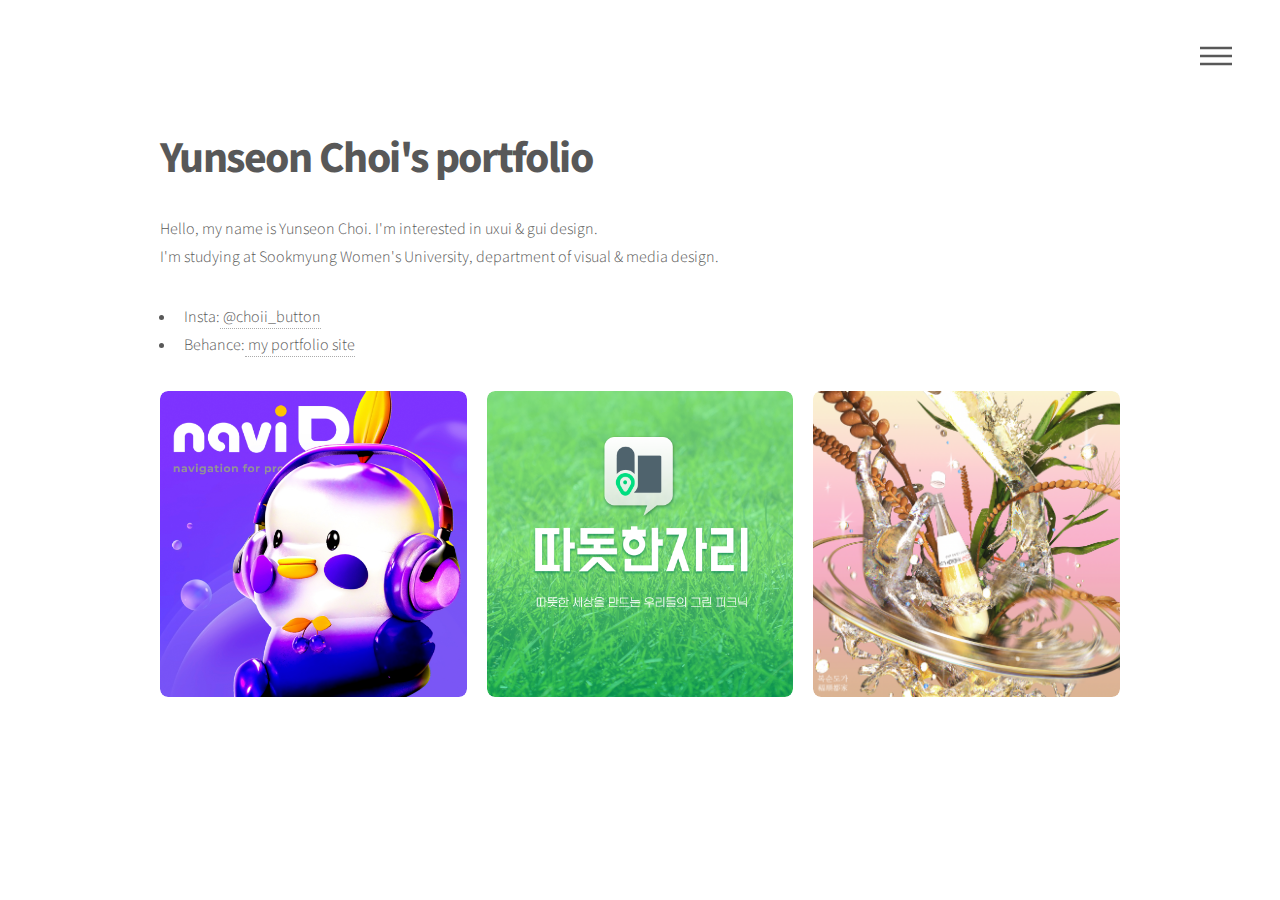
==== commit faacdf4a: "Update index.html" ====
--- a/index.html
+++ b/index.html
@@ -73,10 +73,10 @@
 
 								<article class="style1">
 									<span class="image">
-										<img src="images/blanket1/thumb.png" alt="" />
+										<img src="images/blanket/thumb.png" alt="" />
 									</span>
 								
-									<a href="blanket1.html">
+									<a href="blanket.html">
 										<h2>따돗한자리</h2>
 										<div class="content">
 											<p>공원 내 일회용 돗자리 순환 시스템 캠페인 기획</p>
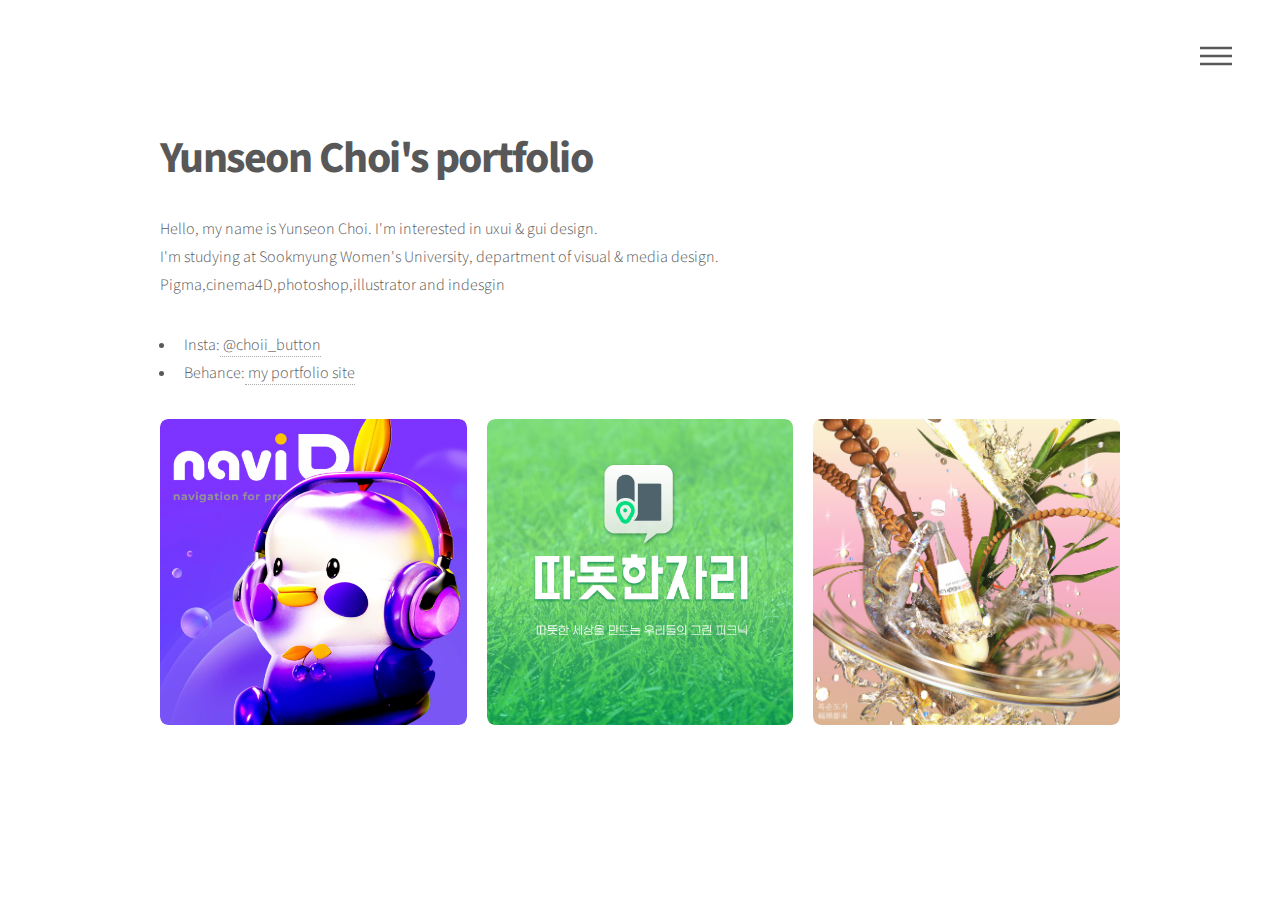
==== commit a90c2ae2: "Update index.html" ====
--- a/index.html
+++ b/index.html
@@ -49,6 +49,7 @@
 								<h1>Yunseon Choi's portfolio</h1>
 								<p>Hello, my name is Yunseon Choi. I'm interested in uxui & gui design.<br>
 									I'm studying at Sookmyung Women's University, department of visual & media design.<br>
+									Pigma,cinema4D,photoshop,illustrator and indesgin<br>
 									<ul>
 									<li>Insta:<a href="https://www.instagram.com/choii_button/"> @choii_button</a></li>
 									<li>Behance:<a href="https://www.behance.net/sunny0102236c7"> my portfolio site</a></li>
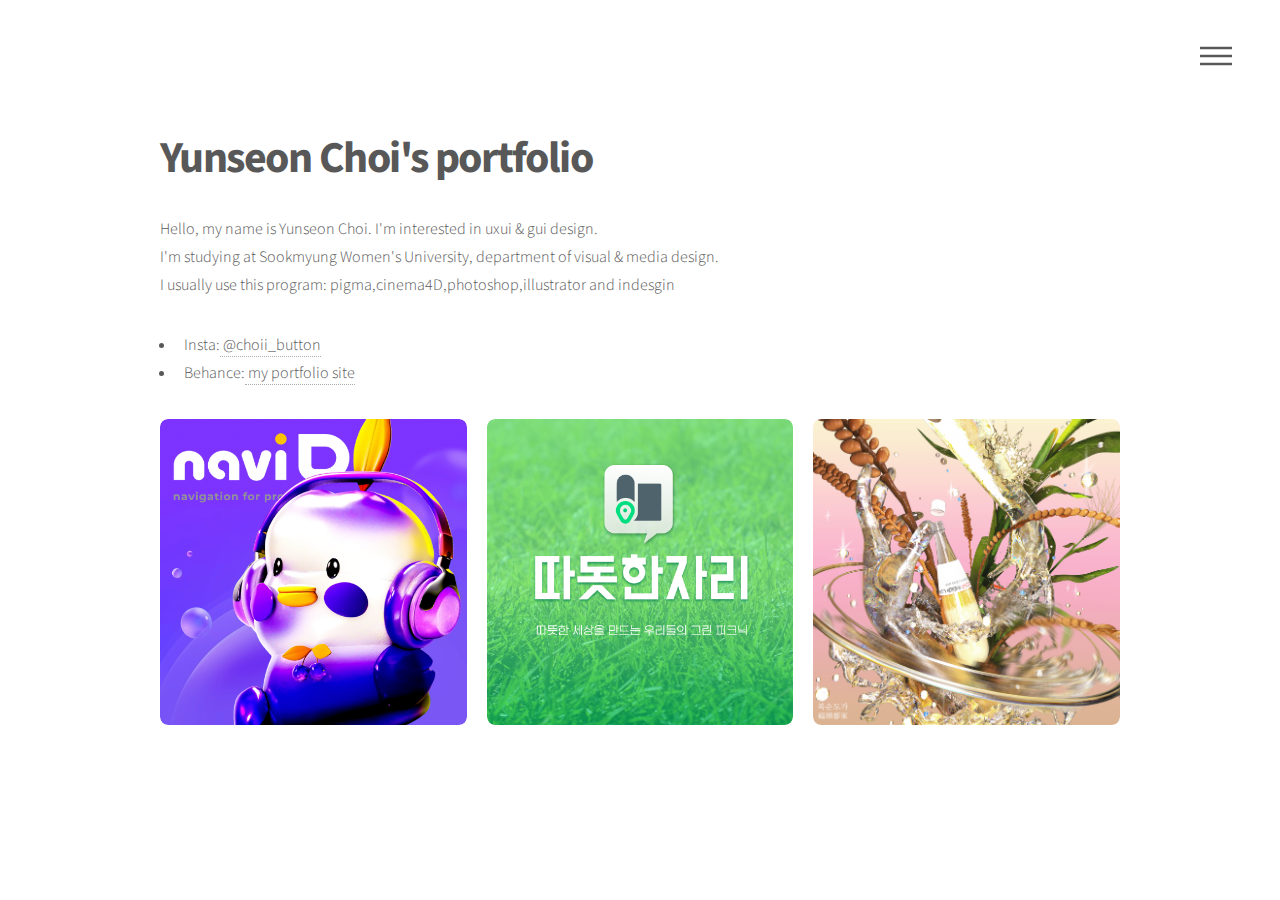
==== commit f638b8d2: "Update index.html" ====
--- a/index.html
+++ b/index.html
@@ -49,7 +49,7 @@
 								<h1>Yunseon Choi's portfolio</h1>
 								<p>Hello, my name is Yunseon Choi. I'm interested in uxui & gui design.<br>
 									I'm studying at Sookmyung Women's University, department of visual & media design.<br>
-									Pigma,cinema4D,photoshop,illustrator and indesgin<br>
+									I usually use this program: pigma,cinema4D,photoshop,illustrator and indesgin<br>
 									<ul>
 									<li>Insta:<a href="https://www.instagram.com/choii_button/"> @choii_button</a></li>
 									<li>Behance:<a href="https://www.behance.net/sunny0102236c7"> my portfolio site</a></li>
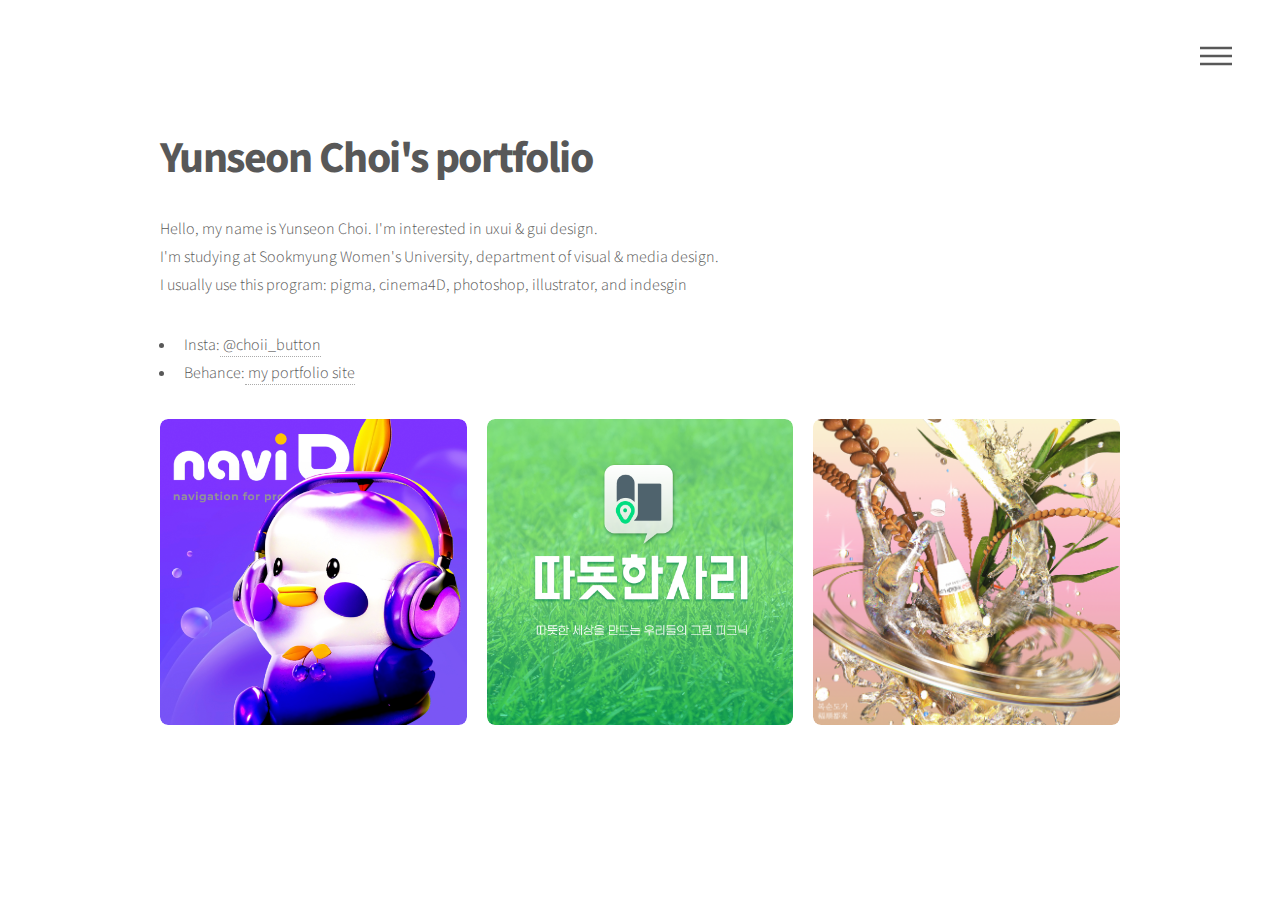
==== commit cd7846ca: "Update index.html" ====
--- a/index.html
+++ b/index.html
@@ -49,7 +49,7 @@
 								<h1>Yunseon Choi's portfolio</h1>
 								<p>Hello, my name is Yunseon Choi. I'm interested in uxui & gui design.<br>
 									I'm studying at Sookmyung Women's University, department of visual & media design.<br>
-									I usually use this program: pigma,cinema4D,photoshop,illustrator and indesgin<br>
+									I usually use this program: pigma, cinema4D, photoshop, illustrator, and indesgin<br>
 									<ul>
 									<li>Insta:<a href="https://www.instagram.com/choii_button/"> @choii_button</a></li>
 									<li>Behance:<a href="https://www.behance.net/sunny0102236c7"> my portfolio site</a></li>
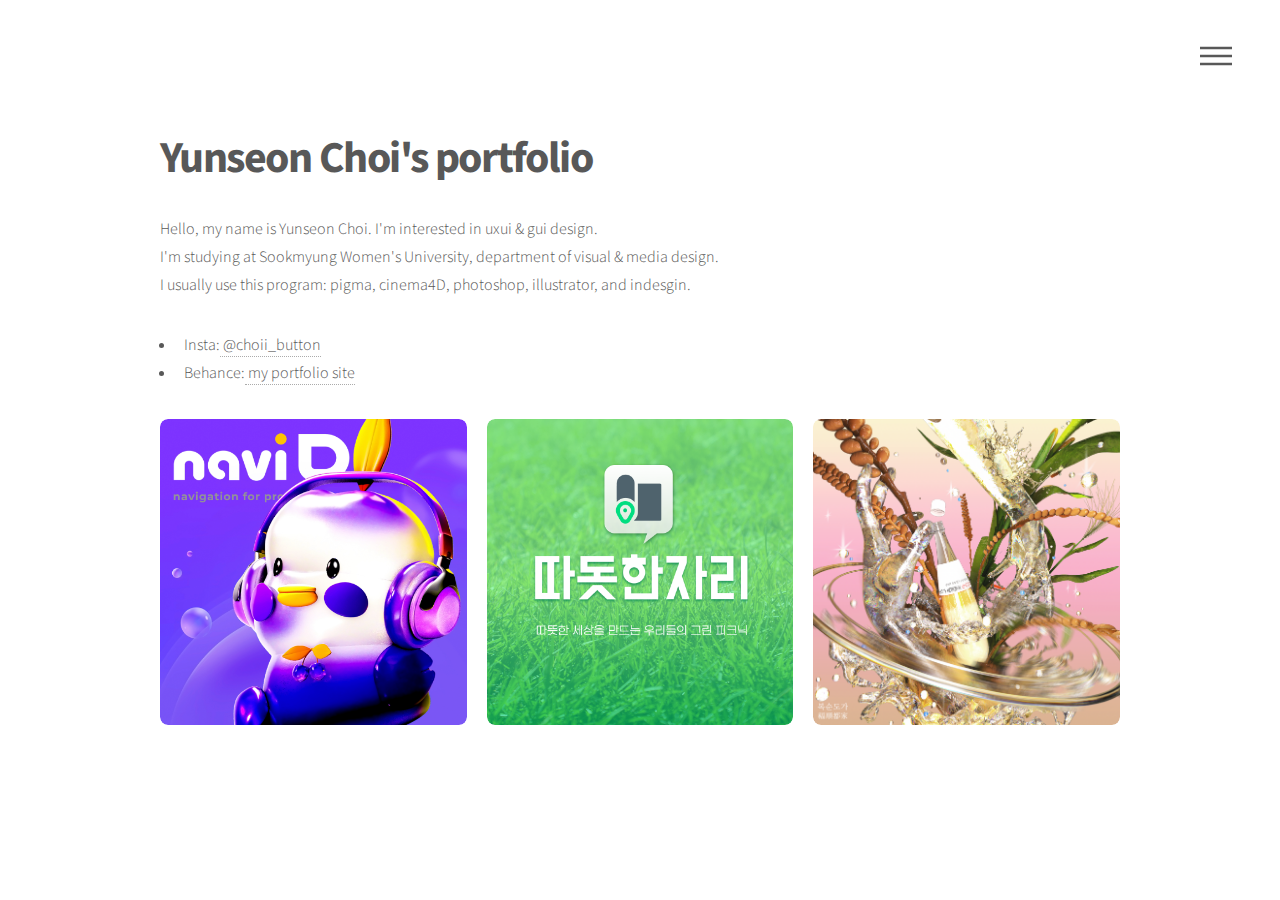
==== commit c9be2987: "Update index.html" ====
--- a/index.html
+++ b/index.html
@@ -49,7 +49,7 @@
 								<h1>Yunseon Choi's portfolio</h1>
 								<p>Hello, my name is Yunseon Choi. I'm interested in uxui & gui design.<br>
 									I'm studying at Sookmyung Women's University, department of visual & media design.<br>
-									I usually use this program: pigma, cinema4D, photoshop, illustrator, and indesgin<br>
+									I usually use this program: pigma, cinema4D, photoshop, illustrator, and indesgin.<br>
 									<ul>
 									<li>Insta:<a href="https://www.instagram.com/choii_button/"> @choii_button</a></li>
 									<li>Behance:<a href="https://www.behance.net/sunny0102236c7"> my portfolio site</a></li>
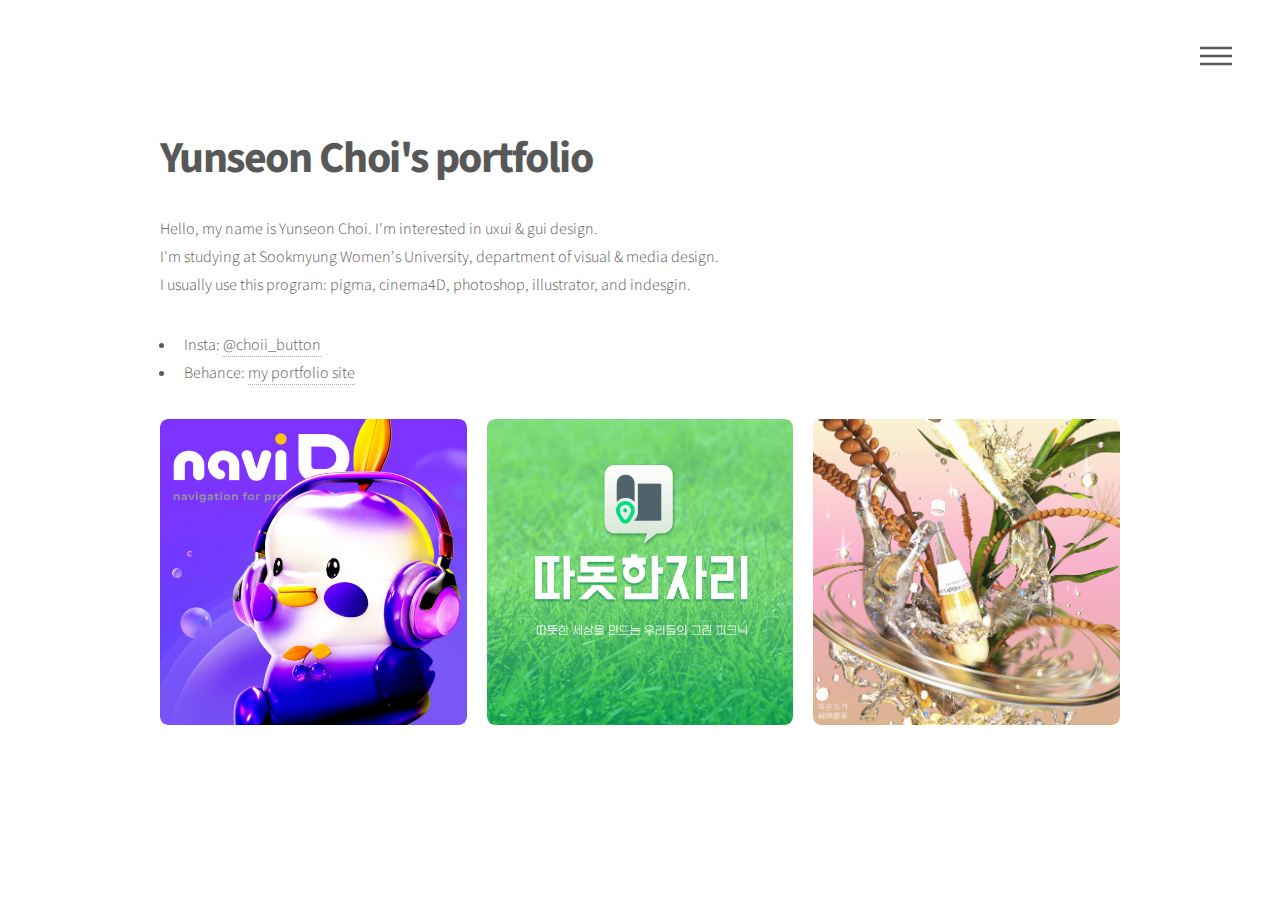
==== commit e65777b5: "Update index.html" ====
--- a/index.html
+++ b/index.html
@@ -51,8 +51,8 @@
 									I'm studying at Sookmyung Women's University, department of visual & media design.<br>
 									I usually use this program: pigma, cinema4D, photoshop, illustrator, and indesgin.<br>
 									<ul>
-									<li>Insta:<a href="https://www.instagram.com/choii_button/"> @choii_button</a></li>
-									<li>Behance:<a href="https://www.behance.net/sunny0102236c7"> my portfolio site</a></li>
+									<li>Insta: <a href="https://www.instagram.com/choii_button/"> @choii_button</a></li>
+									<li>Behance: <a href="https://www.behance.net/sunny0102236c7"> my portfolio site</a></li>
 									</ul>
 
 								</p>
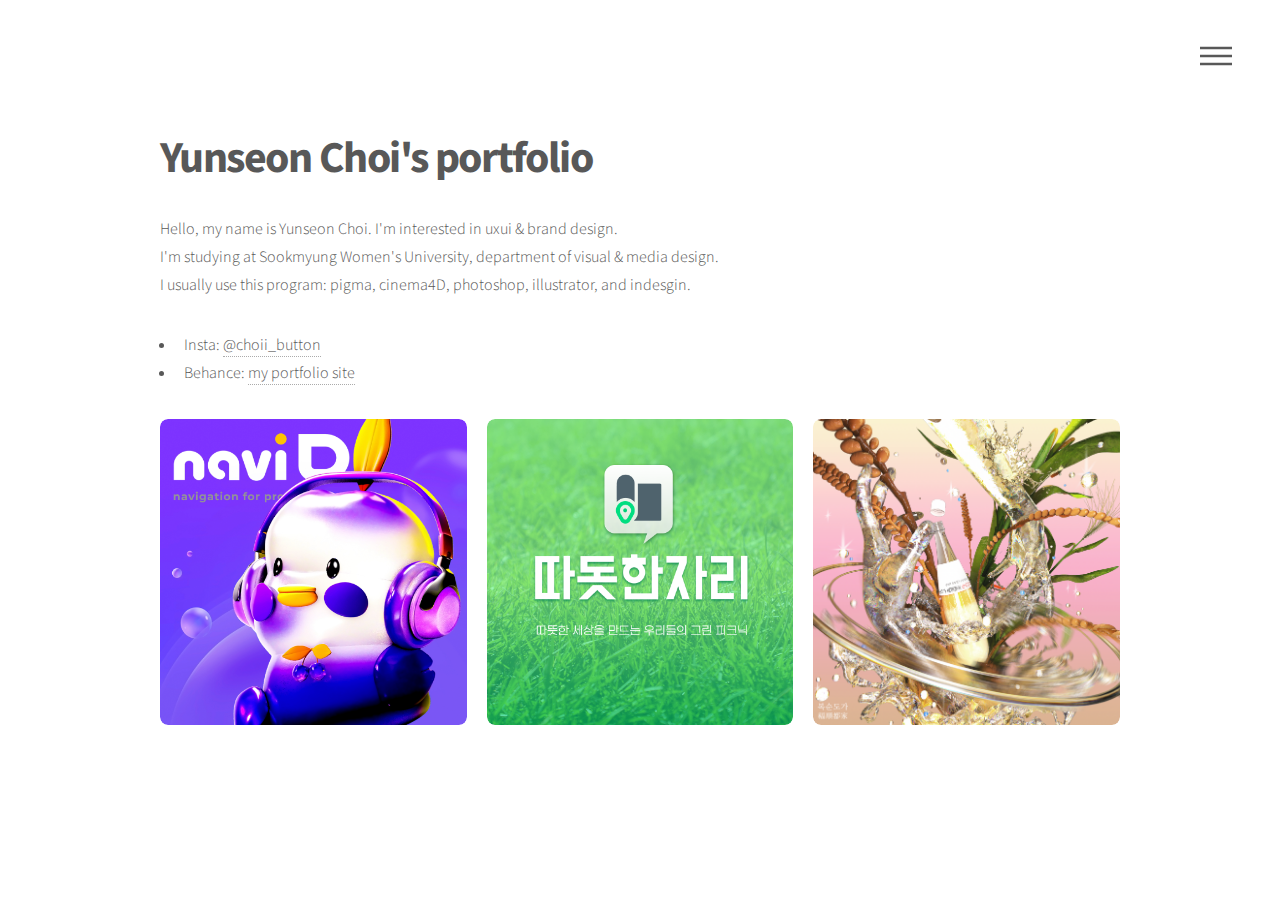
==== commit 2c3bf369: "Update index.html" ====
--- a/index.html
+++ b/index.html
@@ -47,7 +47,7 @@
 						<div class="inner">
 							<header>
 								<h1>Yunseon Choi's portfolio</h1>
-								<p>Hello, my name is Yunseon Choi. I'm interested in uxui & gui design.<br>
+								<p>Hello, my name is Yunseon Choi. I'm interested in uxui & brand design.<br>
 									I'm studying at Sookmyung Women's University, department of visual & media design.<br>
 									I usually use this program: pigma, cinema4D, photoshop, illustrator, and indesgin.<br>
 									<ul>
